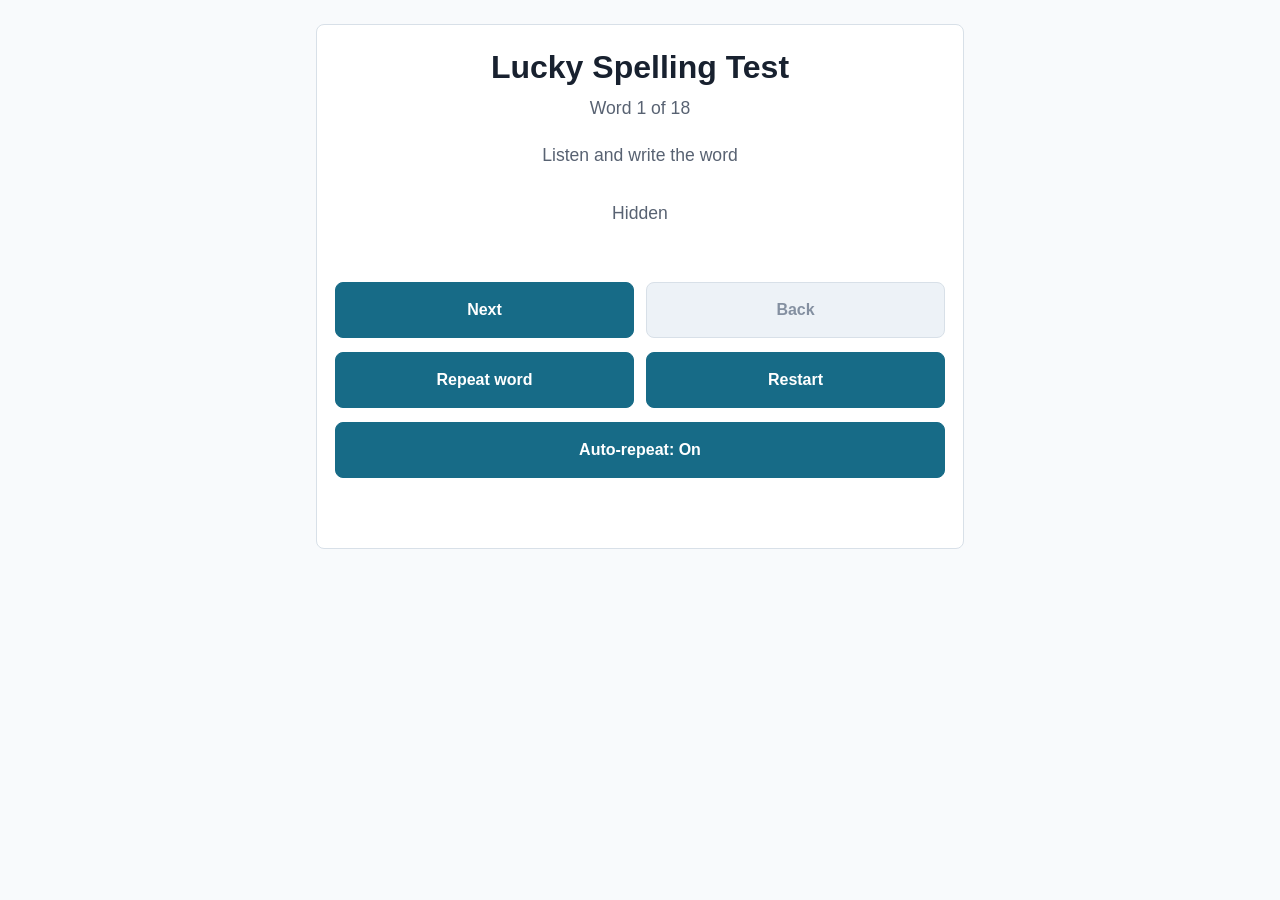
==== docs/index.html @ f451cab5 "Update Lucky spelling test" ====
<!doctype html>
<html lang="en">
  <head>
    <meta charset="utf-8">
    <meta name="viewport" content="width=device-width, initial-scale=1">
    <title>Lucky Spelling Test</title>
    <link rel="stylesheet" href="styles.css">
  </head>
  <body>
    <main class="app" aria-live="polite">
      <section id="test-screen" class="screen">
        <header class="header">
          <h1>Lucky Spelling Test</h1>
          <p id="progress" class="progress">Word 1 of 1</p>
        </header>

        <p class="prompt">Listen and write the word</p>
        <p id="word" class="word hidden-word" aria-live="polite"></p>

        <div class="controls primary-controls">
          <button id="next" type="button">Next</button>
          <button id="back" type="button">Back</button>
        </div>

        <div class="controls">
          <button id="repeat" type="button">Repeat word</button>
          <button id="restart" type="button">Restart</button>
        </div>

        <div class="controls single-control">
          <button id="auto-repeat" type="button" aria-pressed="false">Auto-repeat: Off</button>
        </div>

        <p id="status" class="status"></p>
      </section>

      <section id="finish-screen" class="screen is-hidden">
        <header class="header">
          <h1>Great job!</h1>
          <p class="prompt">Here are all the words:</p>
        </header>
        <ol id="word-list" class="word-list"></ol>
        <div class="controls">
          <button id="finish-restart" type="button">Restart</button>
          <button id="finish-back" type="button">Back</button>
        </div>
      </section>
    </main>

    <script src="app.js"></script>
  </body>
</html>
---- docs/styles.css ----
:root {
  color-scheme: light;
  --bg: #f8fafc;
  --panel: #ffffff;
  --text: #18212f;
  --muted: #586272;
  --accent: #176b87;
  --accent-strong: #0f4d63;
  --line: #d8e0e8;
  --focus: #f2b84b;
}

* {
  box-sizing: border-box;
}

body {
  margin: 0;
  min-height: 100vh;
  font-family: Arial, Helvetica, sans-serif;
  background: var(--bg);
  color: var(--text);
}

.app {
  width: min(100%, 680px);
  margin: 0 auto;
  padding: 24px 16px 40px;
}

.screen {
  background: var(--panel);
  border: 1px solid var(--line);
  border-radius: 8px;
  padding: 24px 18px;
}

.is-hidden {
  display: none;
}

.header {
  text-align: center;
}

h1 {
  margin: 0 0 12px;
  font-size: 2rem;
  line-height: 1.15;
}

.progress,
.prompt,
.status {
  margin: 0;
  color: var(--muted);
  font-size: 1.1rem;
}

.prompt {
  margin-top: 26px;
  text-align: center;
}

.word {
  min-height: 76px;
  margin: 18px 0 8px;
  text-align: center;
  font-size: 2.4rem;
  font-weight: 700;
  letter-spacing: 0;
}

.hidden-word {
  color: transparent;
  text-shadow: 0 0 14px rgba(24, 33, 47, 0.35);
}

.hidden-word::before {
  content: "Hidden";
  color: var(--muted);
  text-shadow: none;
  font-size: 1.1rem;
  font-weight: 400;
}

.controls {
  display: grid;
  grid-template-columns: 1fr 1fr;
  gap: 12px;
  margin-top: 14px;
}

.primary-controls {
  margin-top: 22px;
}

.single-control {
  grid-template-columns: 1fr;
}

button {
  min-height: 56px;
  border: 1px solid var(--accent);
  border-radius: 8px;
  background: var(--accent);
  color: #ffffff;
  font: inherit;
  font-size: 1rem;
  font-weight: 700;
  cursor: pointer;
  touch-action: manipulation;
}

button:active {
  background: var(--accent-strong);
}

button:focus-visible {
  outline: 4px solid var(--focus);
  outline-offset: 2px;
}

button:disabled {
  border-color: var(--line);
  background: #edf2f7;
  color: #8490a1;
  cursor: not-allowed;
}

.status {
  min-height: 28px;
  margin-top: 18px;
  text-align: center;
}

.word-list {
  margin: 20px auto 0;
  padding-left: 28px;
  max-width: 360px;
  font-size: 1.25rem;
  line-height: 1.8;
}

@media (max-width: 480px) {
  .app {
    padding: 14px 10px 28px;
  }

  .screen {
    padding: 20px 12px;
  }

  h1 {
    font-size: 1.7rem;
  }

  .word {
    font-size: 2rem;
  }

  .controls {
    grid-template-columns: 1fr;
  }
}
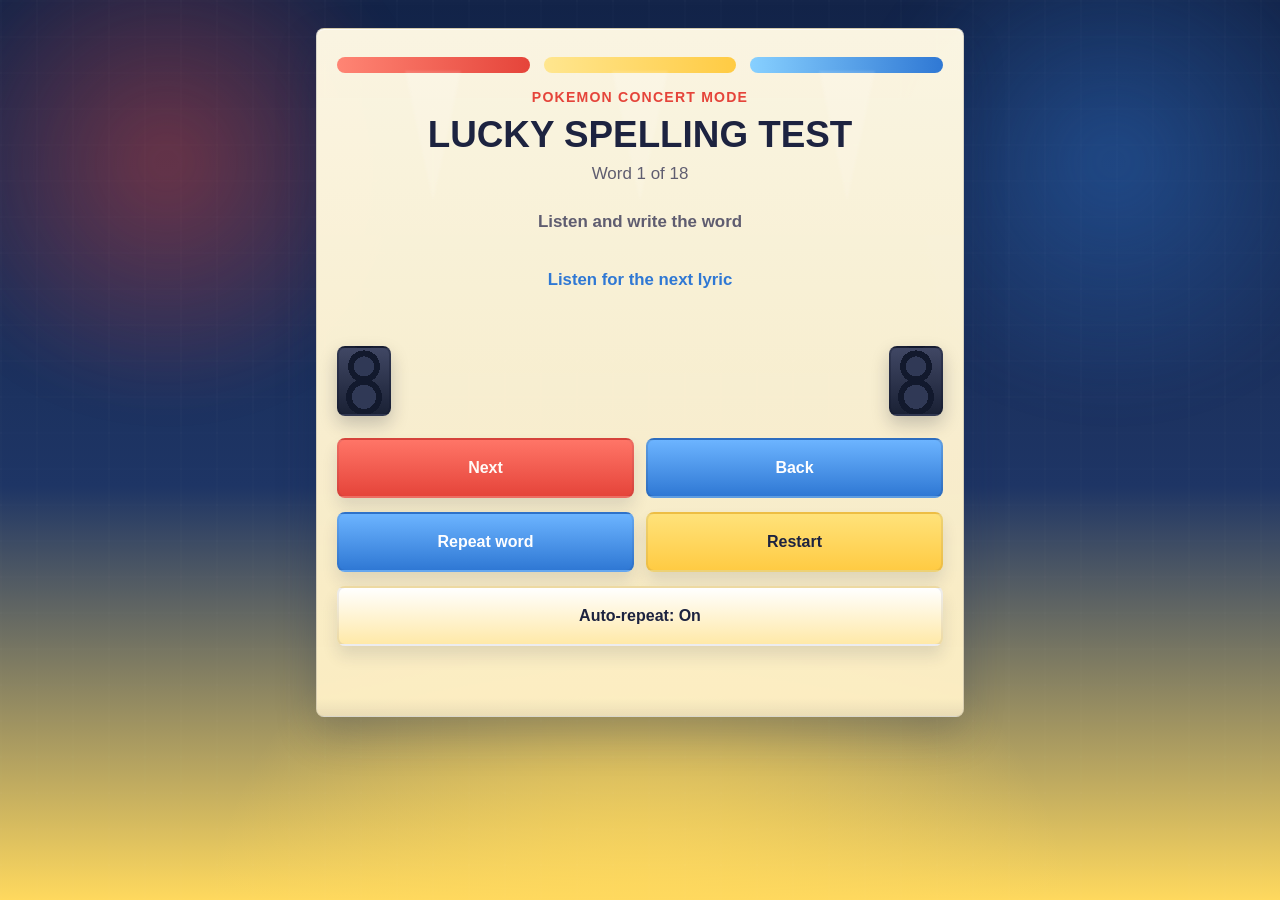
==== commit a8c7fe39: "Update Lucky spelling test" ====
--- a/docs/index.html
+++ b/docs/index.html
@@ -7,15 +7,29 @@
     <link rel="stylesheet" href="styles.css">
   </head>
   <body>
+    <div class="stage-glow stage-glow-left" aria-hidden="true"></div>
+    <div class="stage-glow stage-glow-right" aria-hidden="true"></div>
     <main class="app" aria-live="polite">
       <section id="test-screen" class="screen">
+        <div class="lights" aria-hidden="true">
+          <span class="light light-red"></span>
+          <span class="light light-gold"></span>
+          <span class="light light-blue"></span>
+        </div>
+
         <header class="header">
+          <p class="eyebrow">Pokemon Concert Mode</p>
           <h1>Lucky Spelling Test</h1>
           <p id="progress" class="progress">Word 1 of 1</p>
         </header>
 
         <p class="prompt">Listen and write the word</p>
         <p id="word" class="word hidden-word" aria-live="polite"></p>
+
+        <div class="speaker-row" aria-hidden="true">
+          <span class="speaker speaker-left"></span>
+          <span class="speaker speaker-right"></span>
+        </div>
 
         <div class="controls primary-controls">
           <button id="next" type="button">Next</button>
@@ -35,7 +49,14 @@
       </section>
 
       <section id="finish-screen" class="screen is-hidden">
+        <div class="lights" aria-hidden="true">
+          <span class="light light-red"></span>
+          <span class="light light-gold"></span>
+          <span class="light light-blue"></span>
+        </div>
+
         <header class="header">
+          <p class="eyebrow">Encore</p>
           <h1>Great job!</h1>
           <p class="prompt">Here are all the words:</p>
         </header>
--- a/docs/styles.css
+++ b/docs/styles.css
@@ -1,13 +1,19 @@
 :root {
   color-scheme: light;
-  --bg: #f8fafc;
-  --panel: #ffffff;
-  --text: #18212f;
-  --muted: #586272;
-  --accent: #176b87;
-  --accent-strong: #0f4d63;
-  --line: #d8e0e8;
-  --focus: #f2b84b;
+  --bg-top: #132449;
+  --bg-mid: #1e3565;
+  --bg-bottom: #ffd95e;
+  --panel-top: rgba(255, 249, 229, 0.98);
+  --panel-bottom: rgba(255, 240, 196, 0.96);
+  --text: #1d2340;
+  --muted: #5f5d70;
+  --accent-red: #e5443a;
+  --accent-red-strong: #be2e27;
+  --accent-blue: #2f78d4;
+  --accent-gold: #ffcb43;
+  --line: rgba(31, 43, 77, 0.16);
+  --focus: #0d1b39;
+  --shadow: rgba(20, 35, 70, 0.24);
 }
 
 * {
@@ -17,36 +23,142 @@
 body {
   margin: 0;
   min-height: 100vh;
-  font-family: Arial, Helvetica, sans-serif;
-  background: var(--bg);
+  font-family: "Trebuchet MS", "Arial Rounded MT Bold", "Segoe UI", sans-serif;
+  background:
+    radial-gradient(circle at 50% 110%, rgba(255, 217, 94, 0.95) 0, rgba(255, 217, 94, 0) 38%),
+    linear-gradient(180deg, var(--bg-top) 0%, var(--bg-mid) 54%, var(--bg-bottom) 100%);
   color: var(--text);
+  overflow-x: hidden;
+}
+
+body::before {
+  content: "";
+  position: fixed;
+  inset: 0;
+  background:
+    linear-gradient(90deg, rgba(255, 255, 255, 0.08) 0 2px, transparent 2px 100%),
+    linear-gradient(180deg, rgba(255, 255, 255, 0.06) 0 2px, transparent 2px 100%);
+  background-size: 36px 36px;
+  opacity: 0.18;
+  pointer-events: none;
+}
+
+.stage-glow {
+  position: fixed;
+  top: -8vh;
+  width: 42vw;
+  height: 52vh;
+  border-radius: 50%;
+  filter: blur(24px);
+  opacity: 0.58;
+  pointer-events: none;
+}
+
+.stage-glow-left {
+  left: -8vw;
+  background: radial-gradient(circle, rgba(229, 68, 58, 0.72) 0%, rgba(229, 68, 58, 0) 70%);
+}
+
+.stage-glow-right {
+  right: -8vw;
+  background: radial-gradient(circle, rgba(47, 120, 212, 0.72) 0%, rgba(47, 120, 212, 0) 70%);
 }
 
 .app {
   width: min(100%, 680px);
   margin: 0 auto;
-  padding: 24px 16px 40px;
+  padding: 28px 16px 40px;
+  position: relative;
+  z-index: 1;
 }
 
 .screen {
-  background: var(--panel);
+  position: relative;
+  overflow: hidden;
+  background:
+    linear-gradient(180deg, var(--panel-top) 0%, var(--panel-bottom) 100%);
   border: 1px solid var(--line);
   border-radius: 8px;
-  padding: 24px 18px;
+  padding: 28px 20px 24px;
+  box-shadow:
+    0 18px 40px var(--shadow),
+    inset 0 1px 0 rgba(255, 255, 255, 0.7);
+}
+
+.screen::after {
+  content: "";
+  position: absolute;
+  inset: auto 0 0;
+  height: 18px;
+  background:
+    linear-gradient(180deg, rgba(29, 35, 64, 0) 0%, rgba(29, 35, 64, 0.08) 100%);
 }
 
 .is-hidden {
   display: none;
 }
 
+.lights {
+  display: grid;
+  grid-template-columns: repeat(3, 1fr);
+  gap: 14px;
+  margin-bottom: 16px;
+}
+
+.light {
+  position: relative;
+  display: block;
+  height: 16px;
+  border-radius: 999px;
+}
+
+.light::after {
+  content: "";
+  position: absolute;
+  top: 14px;
+  left: 50%;
+  width: 0;
+  height: 0;
+  transform: translateX(-50%);
+  border-left: 28px solid transparent;
+  border-right: 28px solid transparent;
+  border-top: 130px solid rgba(255, 255, 255, 0.18);
+  filter: blur(1px);
+  opacity: 0.75;
+}
+
+.light-red {
+  background: linear-gradient(90deg, #ff8574 0%, var(--accent-red) 100%);
+}
+
+.light-gold {
+  background: linear-gradient(90deg, #ffe68f 0%, var(--accent-gold) 100%);
+}
+
+.light-blue {
+  background: linear-gradient(90deg, #87d0ff 0%, var(--accent-blue) 100%);
+}
+
 .header {
   text-align: center;
+  position: relative;
+  z-index: 1;
+}
+
+.eyebrow {
+  margin: 0 0 10px;
+  color: var(--accent-red);
+  font-size: 0.88rem;
+  font-weight: 800;
+  text-transform: uppercase;
+  letter-spacing: 1.2px;
 }
 
 h1 {
-  margin: 0 0 12px;
-  font-size: 2rem;
-  line-height: 1.15;
+  margin: 0 0 10px;
+  font-size: 2.3rem;
+  line-height: 1.06;
+  text-transform: uppercase;
 }
 
 .progress,
@@ -54,34 +166,55 @@
 .status {
   margin: 0;
   color: var(--muted);
-  font-size: 1.1rem;
+  font-size: 1.06rem;
 }
 
 .prompt {
-  margin-top: 26px;
+  margin-top: 28px;
   text-align: center;
+  font-weight: 700;
+}
+
+.speaker-row {
+  display: flex;
+  justify-content: space-between;
+  align-items: flex-end;
+  margin: 12px 0 2px;
+}
+
+.speaker {
+  display: inline-block;
+  width: 54px;
+  height: 70px;
+  border-radius: 8px;
+  background:
+    radial-gradient(circle at 50% 28%, #303956 0 10px, #12192d 10px 16px, transparent 16px),
+    radial-gradient(circle at 50% 74%, #303956 0 12px, #12192d 12px 18px, transparent 18px),
+    linear-gradient(180deg, #404764 0%, #1a2135 100%);
+  border: 2px solid rgba(17, 24, 44, 0.32);
+  box-shadow: 0 8px 18px rgba(17, 24, 44, 0.22);
 }
 
 .word {
-  min-height: 76px;
-  margin: 18px 0 8px;
+  min-height: 88px;
+  margin: 14px 0 8px;
   text-align: center;
-  font-size: 2.4rem;
-  font-weight: 700;
+  font-size: 2.7rem;
+  font-weight: 800;
   letter-spacing: 0;
 }
 
 .hidden-word {
   color: transparent;
-  text-shadow: 0 0 14px rgba(24, 33, 47, 0.35);
+  text-shadow: 0 0 16px rgba(29, 35, 64, 0.28);
 }
 
 .hidden-word::before {
-  content: "Hidden";
-  color: var(--muted);
+  content: "Listen for the next lyric";
+  color: var(--accent-blue);
   text-shadow: none;
-  font-size: 1.1rem;
-  font-weight: 400;
+  font-size: 1.05rem;
+  font-weight: 700;
 }
 
 .controls {
@@ -100,20 +233,49 @@
 }
 
 button {
-  min-height: 56px;
-  border: 1px solid var(--accent);
+  min-height: 60px;
+  border: 2px solid rgba(29, 35, 64, 0.08);
   border-radius: 8px;
-  background: var(--accent);
-  color: #ffffff;
+  background:
+    linear-gradient(180deg, #ffffff 0%, #fff0bd 100%);
+  color: var(--text);
   font: inherit;
   font-size: 1rem;
-  font-weight: 700;
+  font-weight: 800;
   cursor: pointer;
   touch-action: manipulation;
+  box-shadow: 0 10px 16px rgba(31, 43, 77, 0.12);
+  transition: transform 120ms ease, box-shadow 120ms ease, background 120ms ease;
+}
+
+#next,
+#finish-restart {
+  background: linear-gradient(180deg, #ff7567 0%, var(--accent-red) 100%);
+  color: #fffaf7;
+}
+
+#back,
+#repeat {
+  background: linear-gradient(180deg, #6cb4ff 0%, var(--accent-blue) 100%);
+  color: #fefeff;
+}
+
+#restart,
+#finish-back {
+  background: linear-gradient(180deg, #ffe27a 0%, var(--accent-gold) 100%);
+}
+
+#auto-repeat {
+  background: linear-gradient(180deg, #ffffff 0%, #ffe9a8 100%);
 }
 
 button:active {
-  background: var(--accent-strong);
+  transform: translateY(1px);
+}
+
+button:hover {
+  transform: translateY(-1px);
+  box-shadow: 0 14px 18px rgba(31, 43, 77, 0.16);
 }
 
 button:focus-visible {
@@ -123,23 +285,26 @@
 
 button:disabled {
   border-color: var(--line);
-  background: #edf2f7;
-  color: #8490a1;
+  background: #f0f1f4;
+  color: #8f97a8;
   cursor: not-allowed;
+  box-shadow: none;
 }
 
 .status {
   min-height: 28px;
   margin-top: 18px;
   text-align: center;
+  font-weight: 700;
 }
 
 .word-list {
   margin: 20px auto 0;
-  padding-left: 28px;
+  padding: 0 0 0 30px;
   max-width: 360px;
   font-size: 1.25rem;
   line-height: 1.8;
+  font-weight: 700;
 }
 
 @media (max-width: 480px) {
@@ -151,12 +316,23 @@
     padding: 20px 12px;
   }
 
+  .light::after {
+    border-left-width: 20px;
+    border-right-width: 20px;
+    border-top-width: 92px;
+  }
+
+  .speaker {
+    width: 44px;
+    height: 58px;
+  }
+
   h1 {
-    font-size: 1.7rem;
+    font-size: 1.9rem;
   }
 
   .word {
-    font-size: 2rem;
+    font-size: 2.15rem;
   }
 
   .controls {
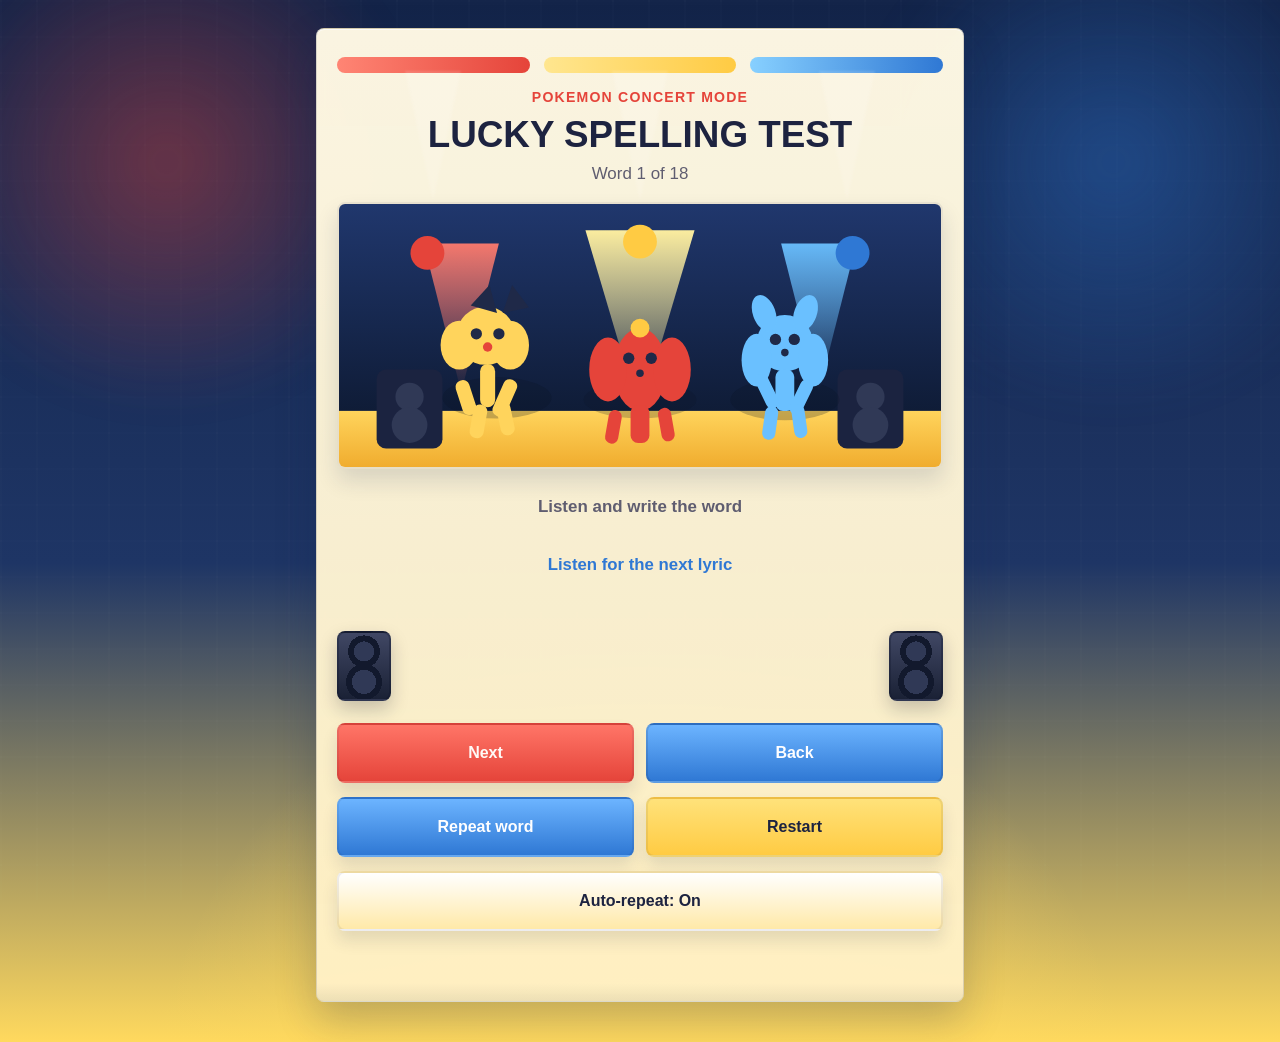
==== commit 7c9e44b8: "Update Lucky spelling test" ====
--- a/docs/index.html
+++ b/docs/index.html
@@ -22,6 +22,99 @@
           <h1>Lucky Spelling Test</h1>
           <p id="progress" class="progress">Word 1 of 1</p>
         </header>
+
+        <figure class="hero-art" aria-hidden="true">
+          <svg viewBox="0 0 640 280" role="img" focusable="false">
+            <defs>
+              <linearGradient id="stageSky" x1="0%" y1="0%" x2="0%" y2="100%">
+                <stop offset="0%" stop-color="#20376d" />
+                <stop offset="100%" stop-color="#0f1c37" />
+              </linearGradient>
+              <linearGradient id="stageFloor" x1="0%" y1="0%" x2="0%" y2="100%">
+                <stop offset="0%" stop-color="#ffd45c" />
+                <stop offset="100%" stop-color="#f0ac2e" />
+              </linearGradient>
+              <linearGradient id="spotRed" x1="0%" y1="0%" x2="0%" y2="100%">
+                <stop offset="0%" stop-color="#ff7b6d" stop-opacity="0.95" />
+                <stop offset="100%" stop-color="#ff7b6d" stop-opacity="0" />
+              </linearGradient>
+              <linearGradient id="spotBlue" x1="0%" y1="0%" x2="0%" y2="100%">
+                <stop offset="0%" stop-color="#6ac0ff" stop-opacity="0.95" />
+                <stop offset="100%" stop-color="#6ac0ff" stop-opacity="0" />
+              </linearGradient>
+              <linearGradient id="spotGold" x1="0%" y1="0%" x2="0%" y2="100%">
+                <stop offset="0%" stop-color="#fff0a0" stop-opacity="0.98" />
+                <stop offset="100%" stop-color="#fff0a0" stop-opacity="0" />
+              </linearGradient>
+            </defs>
+
+            <rect width="640" height="220" fill="url(#stageSky)" />
+            <rect y="220" width="640" height="60" fill="url(#stageFloor)" />
+
+            <polygon points="90,42 170,42 130,200" fill="url(#spotRed)" />
+            <polygon points="262,28 378,28 320,224" fill="url(#spotGold)" />
+            <polygon points="470,42 550,42 510,200" fill="url(#spotBlue)" />
+
+            <circle cx="94" cy="52" r="18" fill="#e5443a" />
+            <circle cx="320" cy="40" r="18" fill="#ffcb43" />
+            <circle cx="546" cy="52" r="18" fill="#2f78d4" />
+
+            <rect x="40" y="176" width="70" height="84" rx="10" fill="#1b2340" />
+            <rect x="530" y="176" width="70" height="84" rx="10" fill="#1b2340" />
+            <circle cx="75" cy="205" r="15" fill="#303956" />
+            <circle cx="75" cy="235" r="19" fill="#303956" />
+            <circle cx="565" cy="205" r="15" fill="#303956" />
+            <circle cx="565" cy="235" r="19" fill="#303956" />
+
+            <g transform="translate(168 114)">
+              <ellipse cx="0" cy="92" rx="58" ry="22" fill="rgba(10,18,36,0.24)" />
+              <circle cx="-12" cy="26" r="31" fill="#ffd45c" />
+              <ellipse cx="-40" cy="36" rx="20" ry="26" fill="#ffd45c" />
+              <ellipse cx="14" cy="36" rx="20" ry="26" fill="#ffd45c" />
+              <polygon points="-28,-6 -8,-28 0,2" fill="#1f2948" />
+              <polygon points="6,2 16,-28 34,-4" fill="#1f2948" />
+              <circle cx="-22" cy="24" r="6" fill="#1f2948" />
+              <circle cx="2" cy="24" r="6" fill="#1f2948" />
+              <circle cx="-10" cy="38" r="5" fill="#e5443a" />
+              <rect x="-18" y="56" width="16" height="46" rx="8" fill="#ffd45c" />
+              <rect x="-46" y="76" width="15" height="38" rx="7" fill="#ffd45c" transform="rotate(-18 -46 76)" />
+              <rect x="10" y="70" width="15" height="42" rx="7" fill="#ffd45c" transform="rotate(24 10 70)" />
+              <rect x="-24" y="98" width="15" height="36" rx="7" fill="#ffd45c" transform="rotate(10 -24 98)" />
+              <rect x="-2" y="98" width="15" height="36" rx="7" fill="#ffd45c" transform="rotate(-12 -2 98)" />
+            </g>
+
+            <g transform="translate(320 120)">
+              <ellipse cx="0" cy="88" rx="60" ry="20" fill="rgba(10,18,36,0.22)" />
+              <ellipse cx="0" cy="56" rx="28" ry="44" fill="#e5443a" />
+              <ellipse cx="-34" cy="56" rx="20" ry="34" fill="#e5443a" />
+              <ellipse cx="34" cy="56" rx="20" ry="34" fill="#e5443a" />
+              <circle cx="-12" cy="44" r="6" fill="#1f2948" />
+              <circle cx="12" cy="44" r="6" fill="#1f2948" />
+              <circle cx="0" cy="60" r="4" fill="#1f2948" />
+              <circle cx="0" cy="12" r="10" fill="#ffcb43" />
+              <rect x="-10" y="94" width="20" height="40" rx="8" fill="#e5443a" />
+              <rect x="-32" y="98" width="14" height="36" rx="7" fill="#e5443a" transform="rotate(10 -32 98)" />
+              <rect x="18" y="98" width="14" height="36" rx="7" fill="#e5443a" transform="rotate(-10 18 98)" />
+            </g>
+
+            <g transform="translate(474 116)">
+              <ellipse cx="0" cy="92" rx="58" ry="22" fill="rgba(10,18,36,0.24)" />
+              <circle cx="0" cy="32" r="30" fill="#6ac0ff" />
+              <ellipse cx="-30" cy="50" rx="16" ry="28" fill="#6ac0ff" />
+              <ellipse cx="30" cy="50" rx="16" ry="28" fill="#6ac0ff" />
+              <ellipse cx="-22" cy="0" rx="12" ry="20" fill="#6ac0ff" transform="rotate(-20 -22 0)" />
+              <ellipse cx="22" cy="0" rx="12" ry="20" fill="#6ac0ff" transform="rotate(20 22 0)" />
+              <circle cx="-10" cy="28" r="6" fill="#1f2948" />
+              <circle cx="10" cy="28" r="6" fill="#1f2948" />
+              <circle cx="0" cy="42" r="4" fill="#1f2948" />
+              <rect x="-10" y="60" width="20" height="44" rx="8" fill="#6ac0ff" />
+              <rect x="-34" y="68" width="14" height="40" rx="7" fill="#6ac0ff" transform="rotate(-26 -34 68)" />
+              <rect x="20" y="68" width="14" height="40" rx="7" fill="#6ac0ff" transform="rotate(26 20 68)" />
+              <rect x="-20" y="98" width="14" height="36" rx="7" fill="#6ac0ff" transform="rotate(8 -20 98)" />
+              <rect x="6" y="98" width="14" height="36" rx="7" fill="#6ac0ff" transform="rotate(-8 6 98)" />
+            </g>
+          </svg>
+        </figure>
 
         <p class="prompt">Listen and write the word</p>
         <p id="word" class="word hidden-word" aria-live="polite"></p>
--- a/docs/styles.css
+++ b/docs/styles.css
@@ -175,6 +175,21 @@
   font-weight: 700;
 }
 
+.hero-art {
+  margin: 18px 0 8px;
+  position: relative;
+  z-index: 1;
+}
+
+.hero-art svg {
+  display: block;
+  width: 100%;
+  height: auto;
+  border-radius: 8px;
+  border: 2px solid rgba(29, 35, 64, 0.08);
+  box-shadow: 0 12px 22px rgba(31, 43, 77, 0.14);
+}
+
 .speaker-row {
   display: flex;
   justify-content: space-between;
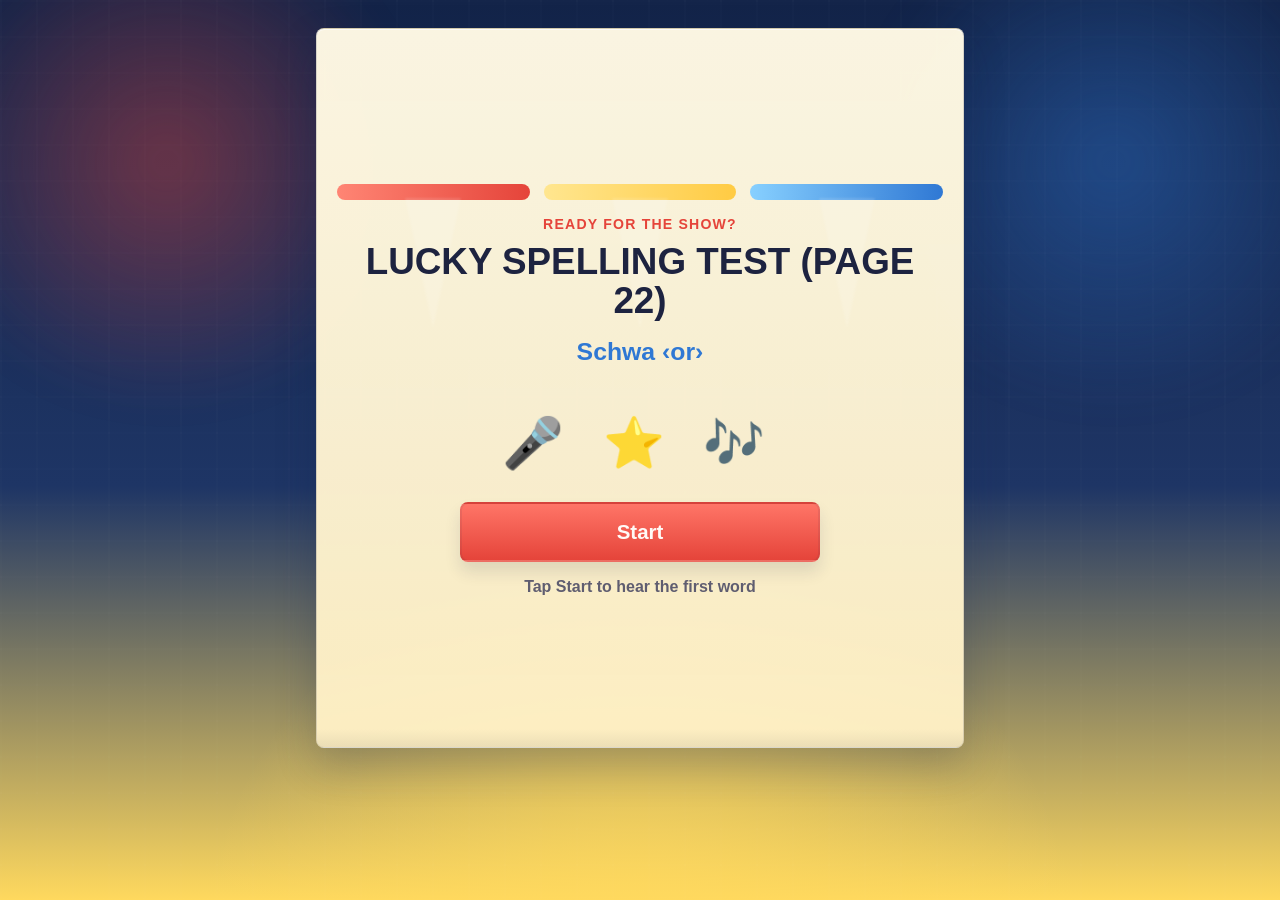
==== commit d1a3e6b2: "Update Lucky spelling test" ====
--- a/docs/index.html
+++ b/docs/index.html
@@ -3,14 +3,32 @@
   <head>
     <meta charset="utf-8">
     <meta name="viewport" content="width=device-width, initial-scale=1">
+    <meta http-equiv="Cache-Control" content="no-store, no-cache, must-revalidate">
+    <meta http-equiv="Pragma" content="no-cache">
     <title>Lucky Spelling Test</title>
-    <link rel="stylesheet" href="styles.css">
+    <link rel="stylesheet" href="styles.css?v=page22-20260718-1">
   </head>
   <body>
     <div class="stage-glow stage-glow-left" aria-hidden="true"></div>
-    <div class="stage-glow stage-glow-right" aria-hidden="true"></div>
-    <main class="app" aria-live="polite">
-      <section id="test-screen" class="screen">
+      <div class="stage-glow stage-glow-right" aria-hidden="true"></div>
+      <main class="app" aria-live="polite">
+      <section id="intro-screen" class="screen intro-screen">
+        <div class="lights" aria-hidden="true">
+          <span class="light light-red"></span>
+          <span class="light light-gold"></span>
+          <span class="light light-blue"></span>
+        </div>
+        <header class="header intro-header">
+          <p class="eyebrow">Ready for the show?</p>
+          <h1 id="intro-title">Lucky Spelling Test</h1>
+          <p id="intro-topic" class="intro-topic">Schwa ‹or›</p>
+        </header>
+        <div class="intro-note" aria-hidden="true">🎤 ⭐ 🎶</div>
+        <button id="start" class="start-button" type="button">Start</button>
+        <p class="start-hint">Tap Start to hear the first word</p>
+      </section>
+
+      <section id="test-screen" class="screen is-hidden">
         <div class="lights" aria-hidden="true">
           <span class="light light-red"></span>
           <span class="light light-gold"></span>
@@ -18,8 +36,7 @@
         </div>
 
         <header class="header">
-          <p class="eyebrow">Pokemon Concert Mode</p>
-          <h1>Lucky Spelling Test</h1>
+          <p class="eyebrow">Listen and spell</p>
           <p id="progress" class="progress">Word 1 of 1</p>
         </header>
 
@@ -131,10 +148,11 @@
 
         <div class="controls">
           <button id="repeat" type="button">Repeat word</button>
-          <button id="restart" type="button">Restart</button>
+          <button id="learn" type="button">Learn this word</button>
         </div>
 
-        <div class="controls single-control">
+        <div class="controls">
+          <button id="restart" type="button">Restart</button>
           <button id="auto-repeat" type="button" aria-pressed="false">Auto-repeat: Off</button>
         </div>
 
@@ -159,8 +177,20 @@
           <button id="finish-back" type="button">Back</button>
         </div>
       </section>
+
+      <dialog id="learn-dialog" class="learn-dialog" aria-labelledby="learn-word">
+        <div class="learn-card">
+          <button id="close-learn" class="close-learn" type="button" aria-label="Close learning card">×</button>
+          <p class="eyebrow">Learn this word</p>
+          <h2 id="learn-word"></h2>
+          <img id="learn-image" class="learn-image" alt="">
+          <p id="learn-definition" class="learn-definition"></p>
+          <button id="play-definition" class="play-definition" type="button">▶ Play definition</button>
+          <a id="image-credit" class="image-credit" href="https://openmoji.org/" target="_blank" rel="noopener"></a>
+        </div>
+      </dialog>
     </main>
 
-    <script src="app.js"></script>
+    <script src="app.js?v=page22-20260718-1"></script>
   </body>
 </html>
--- a/docs/styles.css
+++ b/docs/styles.css
@@ -145,6 +145,50 @@
   z-index: 1;
 }
 
+.intro-screen {
+  min-height: min(720px, calc(100vh - 68px));
+  display: flex;
+  flex-direction: column;
+  justify-content: center;
+  text-align: center;
+}
+
+.intro-screen.is-hidden {
+  display: none;
+}
+
+.intro-header h1 {
+  max-width: 560px;
+  margin-inline: auto;
+}
+
+.intro-topic {
+  margin: 18px 0 0;
+  color: var(--accent-blue);
+  font-size: 1.55rem;
+  font-weight: 900;
+}
+
+.intro-note {
+  margin: 48px 0 30px;
+  font-size: 3.1rem;
+  letter-spacing: 0.25em;
+}
+
+.start-button {
+  width: min(100%, 360px);
+  margin: 0 auto;
+  background: linear-gradient(180deg, #ff7567 0%, var(--accent-red) 100%);
+  color: #fffaf7;
+  font-size: 1.28rem;
+}
+
+.start-hint {
+  margin: 16px 0 0;
+  color: var(--muted);
+  font-weight: 700;
+}
+
 .eyebrow {
   margin: 0 0 10px;
   color: var(--accent-red);
@@ -275,6 +319,12 @@
   color: #fefeff;
 }
 
+#learn,
+.play-definition {
+  background: linear-gradient(180deg, #65d9a1 0%, #269f6c 100%);
+  color: #fff;
+}
+
 #restart,
 #finish-back {
   background: linear-gradient(180deg, #ffe27a 0%, var(--accent-gold) 100%);
@@ -322,6 +372,81 @@
   font-weight: 700;
 }
 
+.learn-dialog {
+  width: min(calc(100% - 24px), 560px);
+  padding: 0;
+  border: 0;
+  border-radius: 12px;
+  color: var(--text);
+  background: transparent;
+  box-shadow: 0 24px 70px rgba(10, 18, 36, 0.4);
+}
+
+.learn-dialog::backdrop {
+  background: rgba(10, 18, 36, 0.72);
+  backdrop-filter: blur(4px);
+}
+
+.learn-card {
+  position: relative;
+  padding: 30px 24px 24px;
+  text-align: center;
+  background: linear-gradient(180deg, #fffdf4 0%, #fff0c4 100%);
+  border: 3px solid var(--accent-gold);
+  border-radius: 12px;
+}
+
+.learn-card h2 {
+  margin: 4px 0 14px;
+  font-size: 2.5rem;
+  text-transform: lowercase;
+}
+
+.learn-image {
+  display: block;
+  width: min(100%, 220px);
+  height: 220px;
+  margin: 0 auto;
+  padding: 12px;
+  object-fit: contain;
+  border-radius: 12px;
+  background: #fff;
+  border: 2px solid var(--line);
+}
+
+.learn-definition {
+  max-width: 440px;
+  margin: 20px auto;
+  font-size: 1.25rem;
+  line-height: 1.45;
+  font-weight: 800;
+}
+
+.play-definition {
+  width: min(100%, 340px);
+}
+
+.close-learn {
+  position: absolute;
+  top: 10px;
+  right: 10px;
+  width: 46px;
+  min-height: 46px;
+  border-radius: 50%;
+  background: #fff;
+  font-size: 1.7rem;
+  line-height: 1;
+  box-shadow: none;
+}
+
+.image-credit {
+  display: block;
+  width: fit-content;
+  margin: 16px auto 0;
+  color: var(--muted);
+  font-size: 0.78rem;
+}
+
 @media (max-width: 480px) {
   .app {
     padding: 14px 10px 28px;
@@ -350,6 +475,19 @@
     font-size: 2.15rem;
   }
 
+  .intro-screen {
+    min-height: calc(100vh - 42px);
+  }
+
+  .intro-note {
+    margin: 34px 0 24px;
+    font-size: 2.4rem;
+  }
+
+  .learn-image {
+    height: 180px;
+  }
+
   .controls {
     grid-template-columns: 1fr;
   }
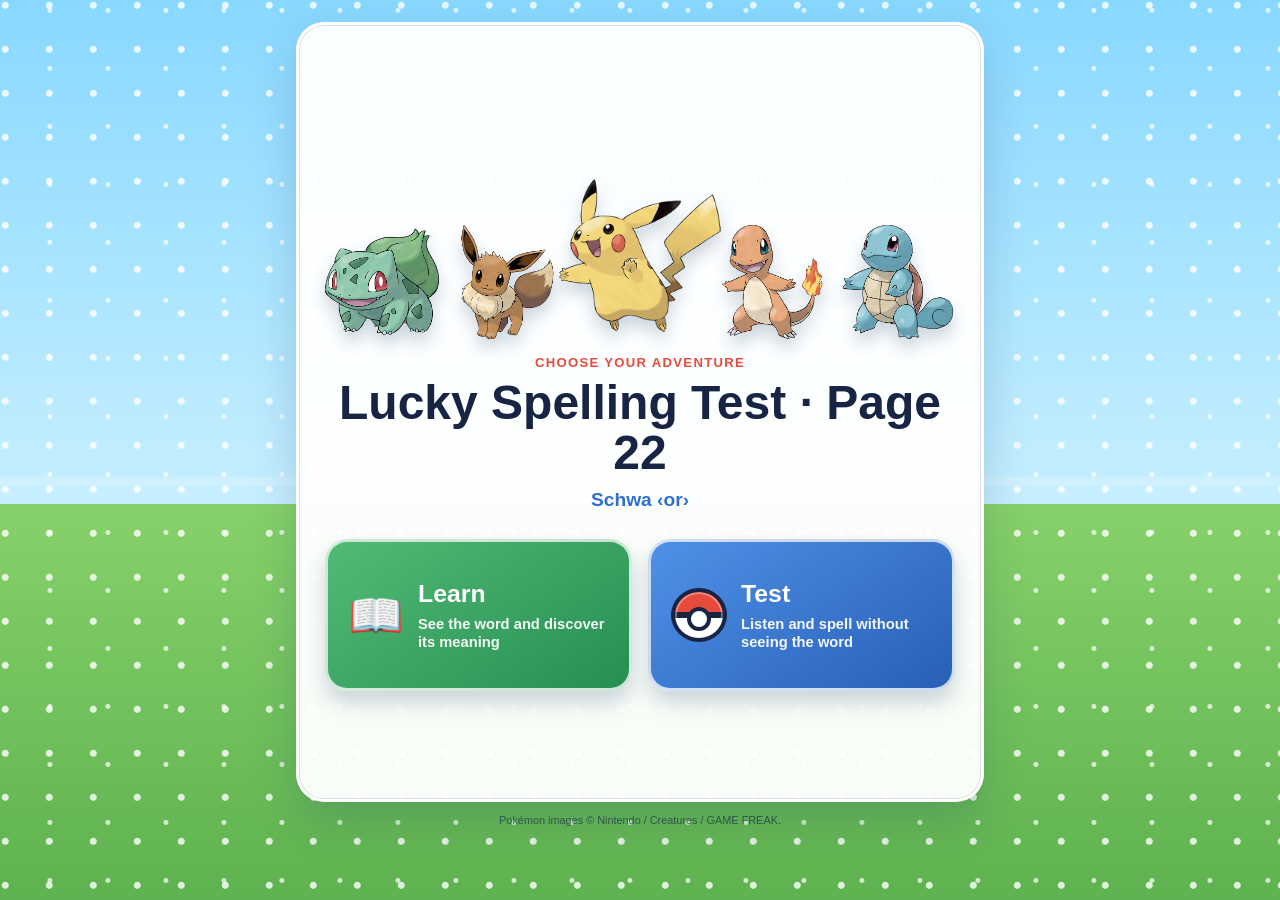
==== commit ddc2d803: "Add Pokemon learn and test modes" ====
--- a/docs/index.html
+++ b/docs/index.html
@@ -6,191 +6,101 @@
     <meta http-equiv="Cache-Control" content="no-store, no-cache, must-revalidate">
     <meta http-equiv="Pragma" content="no-cache">
     <title>Lucky Spelling Test</title>
-    <link rel="stylesheet" href="styles.css?v=page22-20260718-1">
+    <link rel="stylesheet" href="styles.css?v=pokemon-modes-20260718-1">
   </head>
   <body>
-    <div class="stage-glow stage-glow-left" aria-hidden="true"></div>
-      <div class="stage-glow stage-glow-right" aria-hidden="true"></div>
-      <main class="app" aria-live="polite">
+    <main class="app" aria-live="polite">
       <section id="intro-screen" class="screen intro-screen">
-        <div class="lights" aria-hidden="true">
-          <span class="light light-red"></span>
-          <span class="light light-gold"></span>
-          <span class="light light-blue"></span>
+        <div class="pokemon-lineup" aria-label="Pikachu, Eevee, Bulbasaur, Charmander, and Squirtle">
+          <img src="pokemon/bulbasaur.png?v=pokemon-modes-20260718-1" alt="Bulbasaur">
+          <img src="pokemon/eevee.png?v=pokemon-modes-20260718-1" alt="Eevee">
+          <img class="lineup-star" src="pokemon/pikachu.png?v=pokemon-modes-20260718-1" alt="Pikachu">
+          <img src="pokemon/charmander.png?v=pokemon-modes-20260718-1" alt="Charmander">
+          <img src="pokemon/squirtle.png?v=pokemon-modes-20260718-1" alt="Squirtle">
         </div>
-        <header class="header intro-header">
-          <p class="eyebrow">Ready for the show?</p>
-          <h1 id="intro-title">Lucky Spelling Test</h1>
-          <p id="intro-topic" class="intro-topic">Schwa ‹or›</p>
+
+        <header class="intro-header">
+          <p class="eyebrow">Choose your adventure</p>
+          <h1 id="intro-title">Lucky Spelling</h1>
+          <p id="intro-topic" class="intro-topic">Listen, learn, and spell</p>
         </header>
-        <div class="intro-note" aria-hidden="true">🎤 ⭐ 🎶</div>
-        <button id="start" class="start-button" type="button">Start</button>
-        <p class="start-hint">Tap Start to hear the first word</p>
+
+        <div class="mode-grid" aria-label="Choose a mode">
+          <button id="choose-learn" class="mode-card mode-learn" type="button">
+            <span class="mode-icon" aria-hidden="true">📖</span>
+            <span class="mode-copy">
+              <strong>Learn</strong>
+              <small>See the word and discover its meaning</small>
+            </span>
+          </button>
+          <button id="choose-test" class="mode-card mode-test" type="button">
+            <span class="mode-icon pokeball-icon" aria-hidden="true"></span>
+            <span class="mode-copy">
+              <strong>Test</strong>
+              <small>Listen and spell without seeing the word</small>
+            </span>
+          </button>
+        </div>
       </section>
 
-      <section id="test-screen" class="screen is-hidden">
-        <div class="lights" aria-hidden="true">
-          <span class="light light-red"></span>
-          <span class="light light-gold"></span>
-          <span class="light light-blue"></span>
+      <section id="practice-screen" class="screen practice-screen is-hidden">
+        <header class="practice-header">
+          <button id="change-mode" class="quiet-button" type="button">← Modes</button>
+          <p id="progress" class="progress">1 of 1</p>
+        </header>
+
+        <div class="practice-title">
+          <div>
+            <p id="mode-label" class="eyebrow">Learn mode</p>
+            <h1 id="practice-heading">Learn the word</h1>
+          </div>
+          <img id="buddy-image" class="buddy-image" src="pokemon/pikachu.png?v=pokemon-modes-20260718-1" alt="Pikachu">
         </div>
 
-        <header class="header">
-          <p class="eyebrow">Listen and spell</p>
-          <p id="progress" class="progress">Word 1 of 1</p>
-        </header>
-
-        <figure class="hero-art" aria-hidden="true">
-          <svg viewBox="0 0 640 280" role="img" focusable="false">
-            <defs>
-              <linearGradient id="stageSky" x1="0%" y1="0%" x2="0%" y2="100%">
-                <stop offset="0%" stop-color="#20376d" />
-                <stop offset="100%" stop-color="#0f1c37" />
-              </linearGradient>
-              <linearGradient id="stageFloor" x1="0%" y1="0%" x2="0%" y2="100%">
-                <stop offset="0%" stop-color="#ffd45c" />
-                <stop offset="100%" stop-color="#f0ac2e" />
-              </linearGradient>
-              <linearGradient id="spotRed" x1="0%" y1="0%" x2="0%" y2="100%">
-                <stop offset="0%" stop-color="#ff7b6d" stop-opacity="0.95" />
-                <stop offset="100%" stop-color="#ff7b6d" stop-opacity="0" />
-              </linearGradient>
-              <linearGradient id="spotBlue" x1="0%" y1="0%" x2="0%" y2="100%">
-                <stop offset="0%" stop-color="#6ac0ff" stop-opacity="0.95" />
-                <stop offset="100%" stop-color="#6ac0ff" stop-opacity="0" />
-              </linearGradient>
-              <linearGradient id="spotGold" x1="0%" y1="0%" x2="0%" y2="100%">
-                <stop offset="0%" stop-color="#fff0a0" stop-opacity="0.98" />
-                <stop offset="100%" stop-color="#fff0a0" stop-opacity="0" />
-              </linearGradient>
-            </defs>
-
-            <rect width="640" height="220" fill="url(#stageSky)" />
-            <rect y="220" width="640" height="60" fill="url(#stageFloor)" />
-
-            <polygon points="90,42 170,42 130,200" fill="url(#spotRed)" />
-            <polygon points="262,28 378,28 320,224" fill="url(#spotGold)" />
-            <polygon points="470,42 550,42 510,200" fill="url(#spotBlue)" />
-
-            <circle cx="94" cy="52" r="18" fill="#e5443a" />
-            <circle cx="320" cy="40" r="18" fill="#ffcb43" />
-            <circle cx="546" cy="52" r="18" fill="#2f78d4" />
-
-            <rect x="40" y="176" width="70" height="84" rx="10" fill="#1b2340" />
-            <rect x="530" y="176" width="70" height="84" rx="10" fill="#1b2340" />
-            <circle cx="75" cy="205" r="15" fill="#303956" />
-            <circle cx="75" cy="235" r="19" fill="#303956" />
-            <circle cx="565" cy="205" r="15" fill="#303956" />
-            <circle cx="565" cy="235" r="19" fill="#303956" />
-
-            <g transform="translate(168 114)">
-              <ellipse cx="0" cy="92" rx="58" ry="22" fill="rgba(10,18,36,0.24)" />
-              <circle cx="-12" cy="26" r="31" fill="#ffd45c" />
-              <ellipse cx="-40" cy="36" rx="20" ry="26" fill="#ffd45c" />
-              <ellipse cx="14" cy="36" rx="20" ry="26" fill="#ffd45c" />
-              <polygon points="-28,-6 -8,-28 0,2" fill="#1f2948" />
-              <polygon points="6,2 16,-28 34,-4" fill="#1f2948" />
-              <circle cx="-22" cy="24" r="6" fill="#1f2948" />
-              <circle cx="2" cy="24" r="6" fill="#1f2948" />
-              <circle cx="-10" cy="38" r="5" fill="#e5443a" />
-              <rect x="-18" y="56" width="16" height="46" rx="8" fill="#ffd45c" />
-              <rect x="-46" y="76" width="15" height="38" rx="7" fill="#ffd45c" transform="rotate(-18 -46 76)" />
-              <rect x="10" y="70" width="15" height="42" rx="7" fill="#ffd45c" transform="rotate(24 10 70)" />
-              <rect x="-24" y="98" width="15" height="36" rx="7" fill="#ffd45c" transform="rotate(10 -24 98)" />
-              <rect x="-2" y="98" width="15" height="36" rx="7" fill="#ffd45c" transform="rotate(-12 -2 98)" />
-            </g>
-
-            <g transform="translate(320 120)">
-              <ellipse cx="0" cy="88" rx="60" ry="20" fill="rgba(10,18,36,0.22)" />
-              <ellipse cx="0" cy="56" rx="28" ry="44" fill="#e5443a" />
-              <ellipse cx="-34" cy="56" rx="20" ry="34" fill="#e5443a" />
-              <ellipse cx="34" cy="56" rx="20" ry="34" fill="#e5443a" />
-              <circle cx="-12" cy="44" r="6" fill="#1f2948" />
-              <circle cx="12" cy="44" r="6" fill="#1f2948" />
-              <circle cx="0" cy="60" r="4" fill="#1f2948" />
-              <circle cx="0" cy="12" r="10" fill="#ffcb43" />
-              <rect x="-10" y="94" width="20" height="40" rx="8" fill="#e5443a" />
-              <rect x="-32" y="98" width="14" height="36" rx="7" fill="#e5443a" transform="rotate(10 -32 98)" />
-              <rect x="18" y="98" width="14" height="36" rx="7" fill="#e5443a" transform="rotate(-10 18 98)" />
-            </g>
-
-            <g transform="translate(474 116)">
-              <ellipse cx="0" cy="92" rx="58" ry="22" fill="rgba(10,18,36,0.24)" />
-              <circle cx="0" cy="32" r="30" fill="#6ac0ff" />
-              <ellipse cx="-30" cy="50" rx="16" ry="28" fill="#6ac0ff" />
-              <ellipse cx="30" cy="50" rx="16" ry="28" fill="#6ac0ff" />
-              <ellipse cx="-22" cy="0" rx="12" ry="20" fill="#6ac0ff" transform="rotate(-20 -22 0)" />
-              <ellipse cx="22" cy="0" rx="12" ry="20" fill="#6ac0ff" transform="rotate(20 22 0)" />
-              <circle cx="-10" cy="28" r="6" fill="#1f2948" />
-              <circle cx="10" cy="28" r="6" fill="#1f2948" />
-              <circle cx="0" cy="42" r="4" fill="#1f2948" />
-              <rect x="-10" y="60" width="20" height="44" rx="8" fill="#6ac0ff" />
-              <rect x="-34" y="68" width="14" height="40" rx="7" fill="#6ac0ff" transform="rotate(-26 -34 68)" />
-              <rect x="20" y="68" width="14" height="40" rx="7" fill="#6ac0ff" transform="rotate(26 20 68)" />
-              <rect x="-20" y="98" width="14" height="36" rx="7" fill="#6ac0ff" transform="rotate(8 -20 98)" />
-              <rect x="6" y="98" width="14" height="36" rx="7" fill="#6ac0ff" transform="rotate(-8 6 98)" />
-            </g>
-          </svg>
-        </figure>
-
-        <p class="prompt">Listen and write the word</p>
-        <p id="word" class="word hidden-word" aria-live="polite"></p>
-
-        <div class="speaker-row" aria-hidden="true">
-          <span class="speaker speaker-left"></span>
-          <span class="speaker speaker-right"></span>
+        <div class="word-card">
+          <p id="prompt" class="prompt">Look, listen, and say it</p>
+          <p id="word" class="word"></p>
+          <button id="repeat" class="listen-button" type="button">
+            <span aria-hidden="true">🔊</span>
+            <span>Hear the word</span>
+          </button>
         </div>
 
-        <div class="controls primary-controls">
-          <button id="next" type="button">Next</button>
-          <button id="back" type="button">Back</button>
+        <button id="meaning" class="meaning-button" type="button">What does it mean?</button>
+
+        <div class="navigation" aria-label="Word navigation">
+          <button id="back" class="back-button" type="button">Back</button>
+          <button id="next" class="next-button" type="button">Next</button>
         </div>
-
-        <div class="controls">
-          <button id="repeat" type="button">Repeat word</button>
-          <button id="learn" type="button">Learn this word</button>
-        </div>
-
-        <div class="controls">
-          <button id="restart" type="button">Restart</button>
-          <button id="auto-repeat" type="button" aria-pressed="false">Auto-repeat: Off</button>
-        </div>
-
-        <p id="status" class="status"></p>
+        <p id="status" class="status" role="status"></p>
       </section>
 
-      <section id="finish-screen" class="screen is-hidden">
-        <div class="lights" aria-hidden="true">
-          <span class="light light-red"></span>
-          <span class="light light-gold"></span>
-          <span class="light light-blue"></span>
-        </div>
-
-        <header class="header">
-          <p class="eyebrow">Encore</p>
-          <h1>Great job!</h1>
-          <p class="prompt">Here are all the words:</p>
-        </header>
+      <section id="finish-screen" class="screen finish-screen is-hidden">
+        <img class="finish-pokemon" src="pokemon/jigglypuff.png?v=pokemon-modes-20260718-1" alt="Jigglypuff">
+        <p class="eyebrow">Adventure complete</p>
+        <h1>Great job, Lucky!</h1>
+        <p id="finish-message" class="finish-message">You finished all the words.</p>
         <ol id="word-list" class="word-list"></ol>
-        <div class="controls">
-          <button id="finish-restart" type="button">Restart</button>
-          <button id="finish-back" type="button">Back</button>
+        <div class="finish-actions">
+          <button id="finish-restart" class="next-button" type="button">Do it again</button>
+          <button id="finish-modes" class="quiet-button finish-modes" type="button">Choose another mode</button>
         </div>
       </section>
 
       <dialog id="learn-dialog" class="learn-dialog" aria-labelledby="learn-word">
         <div class="learn-card">
-          <button id="close-learn" class="close-learn" type="button" aria-label="Close learning card">×</button>
-          <p class="eyebrow">Learn this word</p>
+          <button id="close-learn" class="close-learn" type="button" aria-label="Close meaning card">×</button>
+          <p class="eyebrow">Word meaning</p>
           <h2 id="learn-word"></h2>
           <img id="learn-image" class="learn-image" alt="">
           <p id="learn-definition" class="learn-definition"></p>
-          <button id="play-definition" class="play-definition" type="button">▶ Play definition</button>
+          <button id="play-definition" class="play-definition" type="button">🔊 Hear the meaning</button>
           <a id="image-credit" class="image-credit" href="https://openmoji.org/" target="_blank" rel="noopener"></a>
         </div>
       </dialog>
     </main>
 
-    <script src="app.js?v=page22-20260718-1"></script>
+    <footer class="legal-note">Pokémon images © Nintendo / Creatures / GAME FREAK.</footer>
+    <script src="app.js?v=pokemon-modes-20260718-1"></script>
   </body>
 </html>
--- a/docs/styles.css
+++ b/docs/styles.css
@@ -1,19 +1,15 @@
 :root {
   color-scheme: light;
-  --bg-top: #132449;
-  --bg-mid: #1e3565;
-  --bg-bottom: #ffd95e;
-  --panel-top: rgba(255, 249, 229, 0.98);
-  --panel-bottom: rgba(255, 240, 196, 0.96);
-  --text: #1d2340;
-  --muted: #5f5d70;
-  --accent-red: #e5443a;
-  --accent-red-strong: #be2e27;
-  --accent-blue: #2f78d4;
-  --accent-gold: #ffcb43;
-  --line: rgba(31, 43, 77, 0.16);
-  --focus: #0d1b39;
-  --shadow: rgba(20, 35, 70, 0.24);
+  --ink: #172443;
+  --muted: #5e6980;
+  --blue: #2f6fce;
+  --blue-dark: #2255a4;
+  --red: #e74b3c;
+  --red-dark: #bd332a;
+  --yellow: #ffd74a;
+  --green: #43aa68;
+  --line: rgba(23, 36, 67, 0.14);
+  --shadow: rgba(26, 58, 106, 0.2);
 }
 
 * {
@@ -23,407 +19,439 @@
 body {
   margin: 0;
   min-height: 100vh;
+  color: var(--ink);
   font-family: "Trebuchet MS", "Arial Rounded MT Bold", "Segoe UI", sans-serif;
   background:
-    radial-gradient(circle at 50% 110%, rgba(255, 217, 94, 0.95) 0, rgba(255, 217, 94, 0) 38%),
-    linear-gradient(180deg, var(--bg-top) 0%, var(--bg-mid) 54%, var(--bg-bottom) 100%);
-  color: var(--text);
+    radial-gradient(circle at 12% 12%, rgba(255, 255, 255, 0.8) 0 3px, transparent 4px),
+    radial-gradient(circle at 86% 18%, rgba(255, 255, 255, 0.7) 0 2px, transparent 3px),
+    linear-gradient(180deg, #88d8ff 0%, #c7efff 56%, #87d16a 56%, #5eb24f 100%);
+  background-size: 44px 44px, 58px 58px, auto;
   overflow-x: hidden;
 }
 
-body::before {
+body::after {
   content: "";
   position: fixed;
   inset: 0;
-  background:
-    linear-gradient(90deg, rgba(255, 255, 255, 0.08) 0 2px, transparent 2px 100%),
-    linear-gradient(180deg, rgba(255, 255, 255, 0.06) 0 2px, transparent 2px 100%);
-  background-size: 36px 36px;
-  opacity: 0.18;
   pointer-events: none;
-}
-
-.stage-glow {
-  position: fixed;
-  top: -8vh;
-  width: 42vw;
-  height: 52vh;
-  border-radius: 50%;
-  filter: blur(24px);
-  opacity: 0.58;
-  pointer-events: none;
-}
-
-.stage-glow-left {
-  left: -8vw;
-  background: radial-gradient(circle, rgba(229, 68, 58, 0.72) 0%, rgba(229, 68, 58, 0) 70%);
-}
-
-.stage-glow-right {
-  right: -8vw;
-  background: radial-gradient(circle, rgba(47, 120, 212, 0.72) 0%, rgba(47, 120, 212, 0) 70%);
+  background: linear-gradient(180deg, transparent 0 53%, rgba(255, 255, 255, 0.2) 53% 54%, transparent 54%);
 }
 
 .app {
-  width: min(100%, 680px);
-  margin: 0 auto;
-  padding: 28px 16px 40px;
   position: relative;
   z-index: 1;
+  width: min(100%, 720px);
+  margin: 0 auto;
+  padding: 22px 16px 12px;
 }
 
 .screen {
   position: relative;
   overflow: hidden;
-  background:
-    linear-gradient(180deg, var(--panel-top) 0%, var(--panel-bottom) 100%);
-  border: 1px solid var(--line);
-  border-radius: 8px;
-  padding: 28px 20px 24px;
-  box-shadow:
-    0 18px 40px var(--shadow),
-    inset 0 1px 0 rgba(255, 255, 255, 0.7);
-}
-
-.screen::after {
-  content: "";
-  position: absolute;
-  inset: auto 0 0;
-  height: 18px;
-  background:
-    linear-gradient(180deg, rgba(29, 35, 64, 0) 0%, rgba(29, 35, 64, 0.08) 100%);
+  padding: 26px;
+  border: 3px solid rgba(255, 255, 255, 0.9);
+  border-radius: 28px;
+  background: rgba(255, 255, 255, 0.96);
+  box-shadow: 0 18px 46px var(--shadow), inset 0 0 0 1px var(--line);
 }
 
 .is-hidden {
   display: none;
 }
 
-.lights {
-  display: grid;
-  grid-template-columns: repeat(3, 1fr);
-  gap: 14px;
-  margin-bottom: 16px;
-}
-
-.light {
-  position: relative;
-  display: block;
-  height: 16px;
-  border-radius: 999px;
-}
-
-.light::after {
-  content: "";
-  position: absolute;
-  top: 14px;
-  left: 50%;
-  width: 0;
-  height: 0;
-  transform: translateX(-50%);
-  border-left: 28px solid transparent;
-  border-right: 28px solid transparent;
-  border-top: 130px solid rgba(255, 255, 255, 0.18);
-  filter: blur(1px);
-  opacity: 0.75;
-}
-
-.light-red {
-  background: linear-gradient(90deg, #ff8574 0%, var(--accent-red) 100%);
-}
-
-.light-gold {
-  background: linear-gradient(90deg, #ffe68f 0%, var(--accent-gold) 100%);
-}
-
-.light-blue {
-  background: linear-gradient(90deg, #87d0ff 0%, var(--accent-blue) 100%);
-}
-
-.header {
-  text-align: center;
-  position: relative;
-  z-index: 1;
-}
-
 .intro-screen {
-  min-height: min(720px, calc(100vh - 68px));
+  min-height: min(780px, calc(100vh - 54px));
   display: flex;
   flex-direction: column;
   justify-content: center;
-  text-align: center;
 }
 
 .intro-screen.is-hidden {
   display: none;
 }
 
-.intro-header h1 {
-  max-width: 560px;
-  margin-inline: auto;
+.pokemon-lineup {
+  display: flex;
+  align-items: flex-end;
+  justify-content: center;
+  height: 224px;
+  margin: -12px -16px 10px;
+}
+
+.pokemon-lineup img {
+  width: 19%;
+  max-height: 150px;
+  object-fit: contain;
+  filter: drop-shadow(0 10px 8px rgba(20, 53, 92, 0.2));
+}
+
+.pokemon-lineup .lineup-star {
+  width: 27%;
+  max-height: 220px;
+  margin-inline: -3%;
+  z-index: 1;
+}
+
+.intro-header {
+  text-align: center;
+}
+
+.eyebrow {
+  margin: 0 0 8px;
+  color: var(--red);
+  font-size: 0.82rem;
+  font-weight: 900;
+  letter-spacing: 1.3px;
+  text-transform: uppercase;
+}
+
+h1 {
+  margin: 0;
+  font-size: clamp(2rem, 7vw, 3rem);
+  line-height: 1.04;
 }
 
 .intro-topic {
-  margin: 18px 0 0;
-  color: var(--accent-blue);
+  margin: 12px 0 0;
+  color: var(--blue);
+  font-size: 1.2rem;
+  font-weight: 800;
+}
+
+.mode-grid {
+  display: grid;
+  grid-template-columns: 1fr 1fr;
+  gap: 16px;
+  margin-top: 28px;
+}
+
+button {
+  border: 0;
+  font: inherit;
+  cursor: pointer;
+  touch-action: manipulation;
+  transition: transform 120ms ease, box-shadow 120ms ease;
+}
+
+button:hover {
+  transform: translateY(-2px);
+}
+
+button:active {
+  transform: translateY(1px);
+}
+
+button:focus-visible {
+  outline: 4px solid var(--yellow);
+  outline-offset: 3px;
+}
+
+button:disabled {
+  opacity: 0.42;
+  cursor: default;
+  transform: none;
+}
+
+.mode-card {
+  display: flex;
+  min-height: 152px;
+  align-items: center;
+  gap: 14px;
+  padding: 20px;
+  border: 3px solid rgba(255, 255, 255, 0.75);
+  border-radius: 22px;
+  color: white;
+  text-align: left;
+  box-shadow: 0 12px 20px rgba(24, 57, 103, 0.2);
+}
+
+.mode-learn {
+  background: linear-gradient(145deg, #51bb75, #278e53);
+}
+
+.mode-test {
+  background: linear-gradient(145deg, #4f91e8, #285fb7);
+}
+
+.mode-icon {
+  flex: 0 0 56px;
+  font-size: 2.8rem;
+  text-align: center;
+}
+
+.pokeball-icon {
+  width: 54px;
+  height: 54px;
+  border: 4px solid var(--ink);
+  border-radius: 50%;
+  background: linear-gradient(180deg, var(--red) 0 43%, var(--ink) 43% 57%, #fff 57% 100%);
+  box-shadow: inset 0 0 0 2px rgba(255, 255, 255, 0.35);
+}
+
+.pokeball-icon::after {
+  content: "";
+  display: block;
+  width: 16px;
+  height: 16px;
+  margin: 15px auto 0;
+  border: 4px solid var(--ink);
+  border-radius: 50%;
+  background: white;
+}
+
+.mode-copy {
+  display: flex;
+  flex-direction: column;
+  gap: 7px;
+}
+
+.mode-copy strong {
   font-size: 1.55rem;
+}
+
+.mode-copy small {
+  font-size: 0.92rem;
+  font-weight: 700;
+  line-height: 1.25;
+  opacity: 0.95;
+}
+
+.practice-header {
+  display: flex;
+  align-items: center;
+  justify-content: space-between;
+  gap: 12px;
+}
+
+.quiet-button {
+  min-height: 46px;
+  padding: 9px 14px;
+  border-radius: 14px;
+  background: #eef4fb;
+  color: var(--blue-dark);
   font-weight: 900;
 }
 
-.intro-note {
-  margin: 48px 0 30px;
-  font-size: 3.1rem;
-  letter-spacing: 0.25em;
-}
-
-.start-button {
-  width: min(100%, 360px);
-  margin: 0 auto;
-  background: linear-gradient(180deg, #ff7567 0%, var(--accent-red) 100%);
-  color: #fffaf7;
-  font-size: 1.28rem;
-}
-
-.start-hint {
-  margin: 16px 0 0;
-  color: var(--muted);
-  font-weight: 700;
-}
-
-.eyebrow {
-  margin: 0 0 10px;
-  color: var(--accent-red);
-  font-size: 0.88rem;
-  font-weight: 800;
-  text-transform: uppercase;
-  letter-spacing: 1.2px;
-}
-
-h1 {
-  margin: 0 0 10px;
-  font-size: 2.3rem;
-  line-height: 1.06;
-  text-transform: uppercase;
-}
-
-.progress,
-.prompt,
-.status {
+.progress {
   margin: 0;
   color: var(--muted);
+  font-weight: 900;
+}
+
+.practice-title {
+  display: flex;
+  min-height: 160px;
+  align-items: center;
+  justify-content: space-between;
+  gap: 10px;
+  padding-left: 10px;
+}
+
+.practice-title h1 {
+  font-size: clamp(1.8rem, 6vw, 2.7rem);
+}
+
+.buddy-image {
+  width: 160px;
+  height: 150px;
+  object-fit: contain;
+  filter: drop-shadow(0 9px 7px rgba(20, 53, 92, 0.2));
+}
+
+.word-card {
+  padding: 22px;
+  border: 3px solid #dce8f6;
+  border-radius: 24px;
+  background: linear-gradient(180deg, #f9fcff 0%, #edf6ff 100%);
+  text-align: center;
+}
+
+.prompt {
+  margin: 0;
+  color: var(--muted);
+  font-size: 1rem;
+  font-weight: 800;
+}
+
+.word {
+  min-height: 68px;
+  margin: 12px 0 18px;
+  color: var(--ink);
+  font-size: clamp(2.35rem, 10vw, 4rem);
+  font-weight: 900;
+  line-height: 1.1;
+  overflow-wrap: anywhere;
+}
+
+.word.is-test-word {
+  display: flex;
+  align-items: center;
+  justify-content: center;
+  color: var(--blue);
+  font-size: 1.3rem;
+}
+
+.listen-button,
+.meaning-button,
+.navigation button,
+.finish-actions button,
+.play-definition {
+  min-height: 58px;
+  border-radius: 17px;
   font-size: 1.06rem;
-}
-
-.prompt {
-  margin-top: 28px;
-  text-align: center;
-  font-weight: 700;
-}
-
-.hero-art {
-  margin: 18px 0 8px;
-  position: relative;
-  z-index: 1;
-}
-
-.hero-art svg {
-  display: block;
+  font-weight: 900;
+  box-shadow: 0 8px 14px rgba(24, 57, 103, 0.16);
+}
+
+.listen-button {
+  width: min(100%, 340px);
+  background: linear-gradient(180deg, #ffdf62, #ffc93d);
+  color: var(--ink);
+}
+
+.listen-button span:first-child {
+  margin-right: 8px;
+}
+
+.meaning-button {
   width: 100%;
-  height: auto;
-  border-radius: 8px;
-  border: 2px solid rgba(29, 35, 64, 0.08);
-  box-shadow: 0 12px 22px rgba(31, 43, 77, 0.14);
-}
-
-.speaker-row {
-  display: flex;
-  justify-content: space-between;
-  align-items: flex-end;
-  margin: 12px 0 2px;
-}
-
-.speaker {
-  display: inline-block;
-  width: 54px;
-  height: 70px;
-  border-radius: 8px;
-  background:
-    radial-gradient(circle at 50% 28%, #303956 0 10px, #12192d 10px 16px, transparent 16px),
-    radial-gradient(circle at 50% 74%, #303956 0 12px, #12192d 12px 18px, transparent 18px),
-    linear-gradient(180deg, #404764 0%, #1a2135 100%);
-  border: 2px solid rgba(17, 24, 44, 0.32);
-  box-shadow: 0 8px 18px rgba(17, 24, 44, 0.22);
-}
-
-.word {
-  min-height: 88px;
-  margin: 14px 0 8px;
-  text-align: center;
-  font-size: 2.7rem;
-  font-weight: 800;
-  letter-spacing: 0;
-}
-
-.hidden-word {
-  color: transparent;
-  text-shadow: 0 0 16px rgba(29, 35, 64, 0.28);
-}
-
-.hidden-word::before {
-  content: "Listen for the next lyric";
-  color: var(--accent-blue);
-  text-shadow: none;
-  font-size: 1.05rem;
-  font-weight: 700;
-}
-
-.controls {
+  margin-top: 14px;
+  background: linear-gradient(180deg, #5ac57e, #329b59);
+  color: white;
+}
+
+.meaning-button.is-hidden {
+  display: none;
+}
+
+.navigation {
   display: grid;
   grid-template-columns: 1fr 1fr;
+  gap: 14px;
+  margin-top: 14px;
+}
+
+.back-button {
+  background: #edf1f7;
+  color: var(--ink);
+}
+
+.next-button {
+  background: linear-gradient(180deg, #4f91e8, #2d65bd);
+  color: white;
+}
+
+.status {
+  min-height: 20px;
+  margin: 12px 0 0;
+  color: var(--red-dark);
+  text-align: center;
+  font-weight: 800;
+}
+
+.finish-screen {
+  min-height: min(720px, calc(100vh - 54px));
+  display: flex;
+  flex-direction: column;
+  align-items: center;
+  justify-content: center;
+  text-align: center;
+}
+
+.finish-screen.is-hidden {
+  display: none;
+}
+
+.finish-pokemon {
+  width: min(58%, 280px);
+  max-height: 260px;
+  object-fit: contain;
+  filter: drop-shadow(0 12px 8px rgba(20, 53, 92, 0.18));
+}
+
+.finish-message {
+  margin: 14px 0 0;
+  color: var(--muted);
+  font-weight: 800;
+}
+
+.word-list {
+  width: min(100%, 480px);
+  columns: 2;
+  margin: 22px auto;
+  padding: 18px 18px 18px 46px;
+  border-radius: 18px;
+  background: #f2f7fd;
+  text-align: left;
+  font-size: 1.08rem;
+  font-weight: 800;
+  line-height: 1.65;
+}
+
+.finish-actions {
+  display: grid;
+  width: min(100%, 420px);
   gap: 12px;
-  margin-top: 14px;
-}
-
-.primary-controls {
-  margin-top: 22px;
-}
-
-.single-control {
-  grid-template-columns: 1fr;
-}
-
-button {
-  min-height: 60px;
-  border: 2px solid rgba(29, 35, 64, 0.08);
-  border-radius: 8px;
-  background:
-    linear-gradient(180deg, #ffffff 0%, #fff0bd 100%);
-  color: var(--text);
-  font: inherit;
-  font-size: 1rem;
-  font-weight: 800;
-  cursor: pointer;
-  touch-action: manipulation;
-  box-shadow: 0 10px 16px rgba(31, 43, 77, 0.12);
-  transition: transform 120ms ease, box-shadow 120ms ease, background 120ms ease;
-}
-
-#next,
-#finish-restart {
-  background: linear-gradient(180deg, #ff7567 0%, var(--accent-red) 100%);
-  color: #fffaf7;
-}
-
-#back,
-#repeat {
-  background: linear-gradient(180deg, #6cb4ff 0%, var(--accent-blue) 100%);
-  color: #fefeff;
-}
-
-#learn,
-.play-definition {
-  background: linear-gradient(180deg, #65d9a1 0%, #269f6c 100%);
-  color: #fff;
-}
-
-#restart,
-#finish-back {
-  background: linear-gradient(180deg, #ffe27a 0%, var(--accent-gold) 100%);
-}
-
-#auto-repeat {
-  background: linear-gradient(180deg, #ffffff 0%, #ffe9a8 100%);
-}
-
-button:active {
-  transform: translateY(1px);
-}
-
-button:hover {
-  transform: translateY(-1px);
-  box-shadow: 0 14px 18px rgba(31, 43, 77, 0.16);
-}
-
-button:focus-visible {
-  outline: 4px solid var(--focus);
-  outline-offset: 2px;
-}
-
-button:disabled {
-  border-color: var(--line);
-  background: #f0f1f4;
-  color: #8f97a8;
-  cursor: not-allowed;
-  box-shadow: none;
-}
-
-.status {
-  min-height: 28px;
-  margin-top: 18px;
-  text-align: center;
-  font-weight: 700;
-}
-
-.word-list {
-  margin: 20px auto 0;
-  padding: 0 0 0 30px;
-  max-width: 360px;
-  font-size: 1.25rem;
-  line-height: 1.8;
-  font-weight: 700;
+}
+
+.finish-modes {
+  width: 100%;
 }
 
 .learn-dialog {
   width: min(calc(100% - 24px), 560px);
   padding: 0;
   border: 0;
-  border-radius: 12px;
-  color: var(--text);
+  border-radius: 25px;
+  color: var(--ink);
   background: transparent;
-  box-shadow: 0 24px 70px rgba(10, 18, 36, 0.4);
+  box-shadow: 0 24px 70px rgba(16, 38, 74, 0.4);
 }
 
 .learn-dialog::backdrop {
-  background: rgba(10, 18, 36, 0.72);
+  background: rgba(13, 32, 62, 0.72);
   backdrop-filter: blur(4px);
 }
 
 .learn-card {
   position: relative;
   padding: 30px 24px 24px;
-  text-align: center;
-  background: linear-gradient(180deg, #fffdf4 0%, #fff0c4 100%);
-  border: 3px solid var(--accent-gold);
-  border-radius: 12px;
+  border: 4px solid var(--yellow);
+  border-radius: 25px;
+  background: white;
+  text-align: center;
 }
 
 .learn-card h2 {
-  margin: 4px 0 14px;
-  font-size: 2.5rem;
+  margin: 4px 0 16px;
+  font-size: clamp(2rem, 9vw, 3.2rem);
   text-transform: lowercase;
 }
 
 .learn-image {
   display: block;
   width: min(100%, 220px);
-  height: 220px;
+  height: 200px;
   margin: 0 auto;
-  padding: 12px;
+  padding: 10px;
+  border: 2px solid var(--line);
+  border-radius: 18px;
+  background: #f8fbff;
   object-fit: contain;
-  border-radius: 12px;
-  background: #fff;
-  border: 2px solid var(--line);
 }
 
 .learn-definition {
   max-width: 440px;
-  margin: 20px auto;
-  font-size: 1.25rem;
+  margin: 18px auto;
+  font-size: 1.18rem;
+  font-weight: 800;
   line-height: 1.45;
-  font-weight: 800;
 }
 
 .play-definition {
   width: min(100%, 340px);
+  background: linear-gradient(180deg, #5ac57e, #329b59);
+  color: white;
 }
 
 .close-learn {
@@ -433,62 +461,101 @@
   width: 46px;
   min-height: 46px;
   border-radius: 50%;
-  background: #fff;
+  background: #eef4fb;
+  color: var(--ink);
   font-size: 1.7rem;
-  line-height: 1;
-  box-shadow: none;
+  font-weight: 900;
 }
 
 .image-credit {
   display: block;
   width: fit-content;
-  margin: 16px auto 0;
+  margin: 14px auto 0;
   color: var(--muted);
-  font-size: 0.78rem;
-}
-
-@media (max-width: 480px) {
+  font-size: 0.72rem;
+}
+
+.legal-note {
+  position: relative;
+  z-index: 1;
+  padding: 0 12px 16px;
+  color: rgba(20, 45, 70, 0.68);
+  font-size: 0.68rem;
+  text-align: center;
+}
+
+@media (max-width: 560px) {
   .app {
-    padding: 14px 10px 28px;
+    padding: 10px 8px 8px;
   }
 
   .screen {
-    padding: 20px 12px;
-  }
-
-  .light::after {
-    border-left-width: 20px;
-    border-right-width: 20px;
-    border-top-width: 92px;
-  }
-
-  .speaker {
-    width: 44px;
-    height: 58px;
-  }
-
-  h1 {
-    font-size: 1.9rem;
-  }
-
-  .word {
-    font-size: 2.15rem;
+    padding: 18px 14px;
+    border-radius: 22px;
   }
 
   .intro-screen {
-    min-height: calc(100vh - 42px);
-  }
-
-  .intro-note {
-    margin: 34px 0 24px;
-    font-size: 2.4rem;
-  }
-
-  .learn-image {
-    height: 180px;
-  }
-
-  .controls {
+    min-height: calc(100vh - 38px);
+  }
+
+  .pokemon-lineup {
+    height: 176px;
+    margin-bottom: 6px;
+  }
+
+  .pokemon-lineup img {
+    max-height: 112px;
+  }
+
+  .pokemon-lineup .lineup-star {
+    max-height: 170px;
+  }
+
+  .mode-grid {
     grid-template-columns: 1fr;
-  }
-}
+    gap: 12px;
+    margin-top: 22px;
+  }
+
+  .mode-card {
+    min-height: 106px;
+    padding: 14px 18px;
+  }
+
+  .practice-title {
+    min-height: 128px;
+    padding-left: 4px;
+  }
+
+  .buddy-image {
+    width: 122px;
+    height: 120px;
+  }
+
+  .word-card {
+    padding: 18px 12px;
+  }
+
+  .word-list {
+    columns: 1;
+    max-height: 270px;
+    overflow-y: auto;
+  }
+}
+
+@media (max-width: 360px) {
+  .buddy-image {
+    width: 98px;
+    height: 100px;
+  }
+
+  .practice-title h1 {
+    font-size: 1.65rem;
+  }
+}
+
+@media (prefers-reduced-motion: reduce) {
+  button {
+    transition: none;
+  }
+}
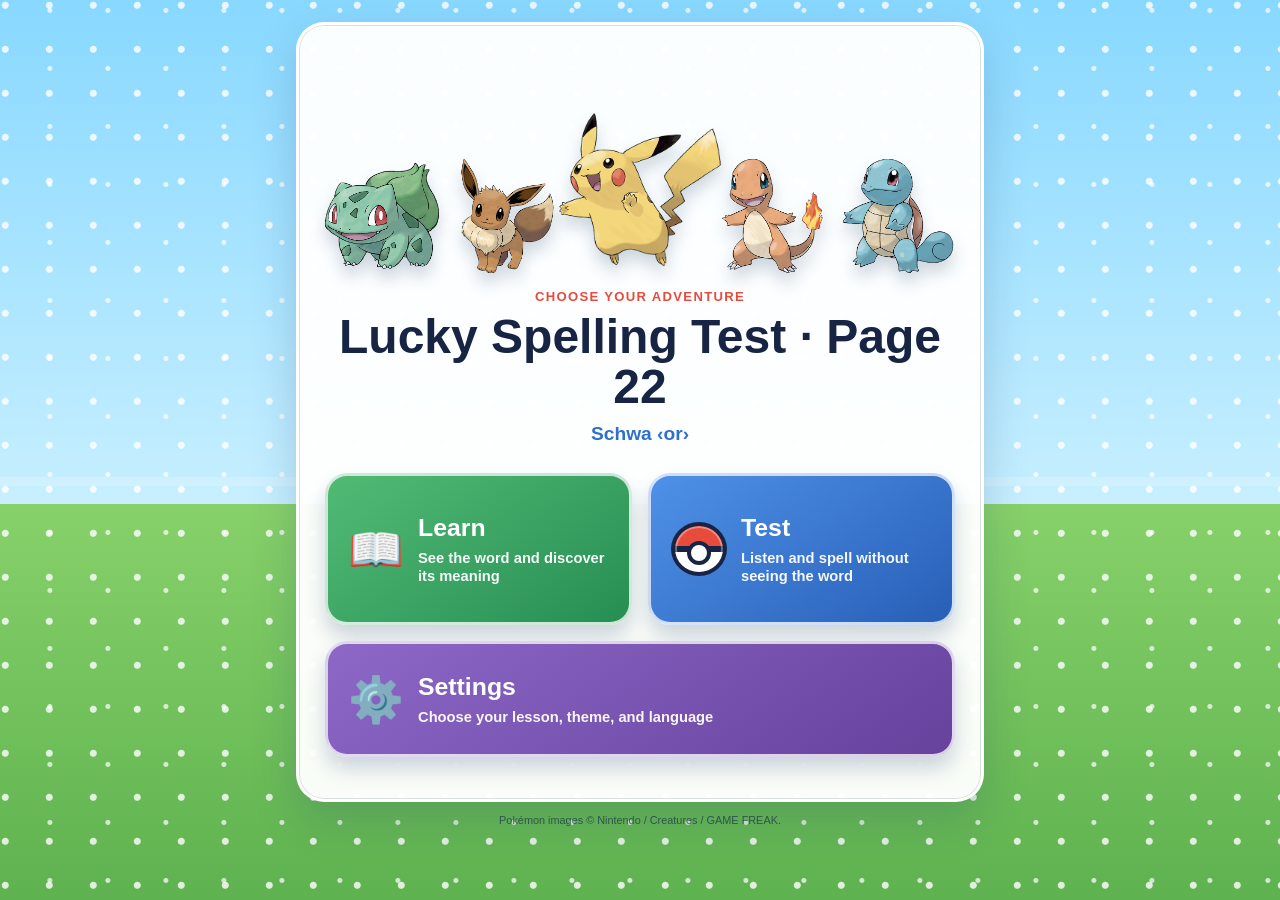
==== commit aaf4b28f: "Add spelling settings and local preview workflow" ====
--- a/docs/index.html
+++ b/docs/index.html
@@ -6,21 +6,22 @@
     <meta http-equiv="Cache-Control" content="no-store, no-cache, must-revalidate">
     <meta http-equiv="Pragma" content="no-cache">
     <title>Lucky Spelling Test</title>
-    <link rel="stylesheet" href="styles.css?v=pokemon-modes-20260718-1">
+    <link rel="stylesheet" href="styles.css?v=settings-20260719-1">
   </head>
   <body>
     <main class="app" aria-live="polite">
       <section id="intro-screen" class="screen intro-screen">
-        <div class="pokemon-lineup" aria-label="Pikachu, Eevee, Bulbasaur, Charmander, and Squirtle">
+        <div id="pokemon-lineup" class="pokemon-lineup" aria-label="Pikachu, Eevee, Bulbasaur, Charmander, and Squirtle">
           <img src="pokemon/bulbasaur.png?v=pokemon-modes-20260718-1" alt="Bulbasaur">
           <img src="pokemon/eevee.png?v=pokemon-modes-20260718-1" alt="Eevee">
           <img class="lineup-star" src="pokemon/pikachu.png?v=pokemon-modes-20260718-1" alt="Pikachu">
           <img src="pokemon/charmander.png?v=pokemon-modes-20260718-1" alt="Charmander">
           <img src="pokemon/squirtle.png?v=pokemon-modes-20260718-1" alt="Squirtle">
         </div>
+        <div id="collection-lineup" class="collection-lineup is-hidden" aria-hidden="true"></div>
 
         <header class="intro-header">
-          <p class="eyebrow">Choose your adventure</p>
+          <p id="intro-eyebrow" class="eyebrow">Choose your adventure</p>
           <h1 id="intro-title">Lucky Spelling</h1>
           <p id="intro-topic" class="intro-topic">Listen, learn, and spell</p>
         </header>
@@ -40,6 +41,40 @@
               <small>Listen and spell without seeing the word</small>
             </span>
           </button>
+          <button id="choose-settings" class="mode-card mode-settings" type="button">
+            <span class="mode-icon" aria-hidden="true">⚙️</span>
+            <span class="mode-copy">
+              <strong>Settings</strong>
+              <small>Choose your lesson, theme, and language</small>
+            </span>
+          </button>
+        </div>
+      </section>
+
+      <section id="settings-screen" class="screen settings-screen is-hidden">
+        <header class="settings-header">
+          <button id="close-settings" class="quiet-button" type="button">← Back</button>
+          <p id="settings-eyebrow" class="eyebrow">Make it yours</p>
+          <h1 id="settings-title">Settings</h1>
+          <p id="settings-description" class="settings-description">Pick how your spelling adventure looks and sounds.</p>
+        </header>
+
+        <div class="settings-groups">
+          <fieldset class="setting-group">
+            <legend id="lesson-legend">Choose lesson</legend>
+            <div id="lesson-options" class="choice-grid" aria-describedby="lesson-note"></div>
+            <p id="lesson-note" class="setting-note">The lesson resets to the current lesson when you open the app again.</p>
+          </fieldset>
+
+          <fieldset class="setting-group">
+            <legend id="theme-legend">Choose theme</legend>
+            <div id="theme-options" class="choice-grid theme-choices"></div>
+          </fieldset>
+
+          <fieldset class="setting-group">
+            <legend id="language-legend">Choose language</legend>
+            <div id="language-options" class="choice-grid language-choices"></div>
+          </fieldset>
         </div>
       </section>
 
@@ -55,6 +90,7 @@
             <h1 id="practice-heading">Learn the word</h1>
           </div>
           <img id="buddy-image" class="buddy-image" src="pokemon/pikachu.png?v=pokemon-modes-20260718-1" alt="Pikachu">
+          <div id="buddy-symbol" class="buddy-symbol is-hidden" aria-hidden="true"></div>
         </div>
 
         <div class="word-card">
@@ -62,7 +98,7 @@
           <p id="word" class="word"></p>
           <button id="repeat" class="listen-button" type="button">
             <span aria-hidden="true">🔊</span>
-            <span>Hear the word</span>
+            <span id="repeat-label">Hear the word</span>
           </button>
         </div>
 
@@ -76,9 +112,10 @@
       </section>
 
       <section id="finish-screen" class="screen finish-screen is-hidden">
-        <img class="finish-pokemon" src="pokemon/jigglypuff.png?v=pokemon-modes-20260718-1" alt="Jigglypuff">
-        <p class="eyebrow">Adventure complete</p>
-        <h1>Great job, Lucky!</h1>
+        <img id="finish-pokemon" class="finish-pokemon" src="pokemon/jigglypuff.png?v=pokemon-modes-20260718-1" alt="Jigglypuff">
+        <div id="finish-symbol" class="finish-symbol is-hidden" aria-hidden="true"></div>
+        <p id="finish-eyebrow" class="eyebrow">Adventure complete</p>
+        <h1 id="finish-heading">Great job, Lucky!</h1>
         <p id="finish-message" class="finish-message">You finished all the words.</p>
         <ol id="word-list" class="word-list"></ol>
         <div class="finish-actions">
@@ -90,7 +127,7 @@
       <dialog id="learn-dialog" class="learn-dialog" aria-labelledby="learn-word">
         <div class="learn-card">
           <button id="close-learn" class="close-learn" type="button" aria-label="Close meaning card">×</button>
-          <p class="eyebrow">Word meaning</p>
+          <p id="meaning-eyebrow" class="eyebrow">Word meaning</p>
           <h2 id="learn-word"></h2>
           <img id="learn-image" class="learn-image" alt="">
           <p id="learn-definition" class="learn-definition"></p>
@@ -100,7 +137,7 @@
       </dialog>
     </main>
 
-    <footer class="legal-note">Pokémon images © Nintendo / Creatures / GAME FREAK.</footer>
-    <script src="app.js?v=pokemon-modes-20260718-1"></script>
+    <footer id="legal-note" class="legal-note">Pokémon images © Nintendo / Creatures / GAME FREAK.</footer>
+    <script src="app.js?v=settings-20260719-1"></script>
   </body>
 </html>
--- a/docs/styles.css
+++ b/docs/styles.css
@@ -37,6 +37,30 @@
   background: linear-gradient(180deg, transparent 0 53%, rgba(255, 255, 255, 0.2) 53% 54%, transparent 54%);
 }
 
+body[data-theme="space"] {
+  background:
+    radial-gradient(circle at 14% 16%, #fff 0 2px, transparent 3px),
+    radial-gradient(circle at 78% 28%, #ffe66d 0 2px, transparent 3px),
+    linear-gradient(155deg, #111b4c 0%, #303582 50%, #7958a8 100%);
+  background-size: 54px 54px, 72px 72px, auto;
+}
+
+body[data-theme="magic"] {
+  background:
+    radial-gradient(circle at 18% 18%, rgba(255, 241, 163, 0.9) 0 3px, transparent 4px),
+    radial-gradient(circle at 82% 22%, rgba(255, 255, 255, 0.75) 0 2px, transparent 3px),
+    linear-gradient(150deg, #503590 0%, #8852a8 52%, #d874a8 100%);
+  background-size: 64px 64px, 48px 48px, auto;
+}
+
+body[data-theme="ocean"] {
+  background:
+    radial-gradient(circle at 18% 18%, rgba(255, 255, 255, 0.65) 0 4px, transparent 5px),
+    radial-gradient(circle at 80% 34%, rgba(182, 246, 255, 0.7) 0 3px, transparent 4px),
+    linear-gradient(180deg, #63d4ef 0%, #1a9fcb 48%, #086ba4 100%);
+  background-size: 72px 72px, 52px 52px, auto;
+}
+
 .app {
   position: relative;
   z-index: 1;
@@ -90,6 +114,45 @@
   max-height: 220px;
   margin-inline: -3%;
   z-index: 1;
+}
+
+.collection-lineup {
+  display: flex;
+  height: 224px;
+  align-items: center;
+  justify-content: center;
+  gap: clamp(5px, 2vw, 14px);
+  margin: -12px -16px 10px;
+}
+
+.collection-lineup span {
+  display: grid;
+  width: clamp(58px, 16vw, 102px);
+  aspect-ratio: 1;
+  place-items: center;
+  border: 3px solid rgba(255, 255, 255, 0.9);
+  border-radius: 50%;
+  background: linear-gradient(145deg, rgba(255, 255, 255, 0.98), rgba(235, 244, 255, 0.88));
+  box-shadow: 0 12px 18px rgba(20, 39, 92, 0.2);
+  font-size: clamp(2rem, 8vw, 4rem);
+  transform: rotate(-5deg);
+}
+
+.collection-lineup span:nth-child(even) {
+  transform: translateY(18px) rotate(5deg);
+}
+
+.collection-lineup span:nth-child(3) {
+  width: clamp(72px, 20vw, 126px);
+  transform: translateY(-8px);
+}
+
+.collection-lineup.is-hidden,
+.buddy-image.is-hidden,
+.buddy-symbol.is-hidden,
+.finish-pokemon.is-hidden,
+.finish-symbol.is-hidden {
+  display: none;
 }
 
 .intro-header {
@@ -173,6 +236,12 @@
   background: linear-gradient(145deg, #4f91e8, #285fb7);
 }
 
+.mode-settings {
+  grid-column: 1 / -1;
+  min-height: 116px;
+  background: linear-gradient(145deg, #8d68c7, #66429d);
+}
+
 .mode-icon {
   flex: 0 0 56px;
   font-size: 2.8rem;
@@ -216,6 +285,98 @@
   opacity: 0.95;
 }
 
+.settings-screen {
+  min-height: min(780px, calc(100vh - 54px));
+}
+
+.settings-header {
+  text-align: center;
+}
+
+.settings-header .quiet-button {
+  display: block;
+  margin-bottom: 22px;
+}
+
+.settings-description {
+  max-width: 520px;
+  margin: 12px auto 0;
+  color: var(--muted);
+  font-size: 1.05rem;
+  font-weight: 700;
+  line-height: 1.45;
+}
+
+.settings-groups {
+  display: grid;
+  gap: 18px;
+  margin-top: 26px;
+}
+
+.setting-group {
+  min-width: 0;
+  margin: 0;
+  padding: 18px;
+  border: 2px solid #dce8f6;
+  border-radius: 20px;
+  background: #f8fbff;
+}
+
+.setting-group legend {
+  padding: 0 8px;
+  color: var(--ink);
+  font-size: 1.1rem;
+  font-weight: 900;
+}
+
+.choice-grid {
+  display: grid;
+  grid-template-columns: repeat(2, minmax(0, 1fr));
+  gap: 10px;
+}
+
+.choice-card {
+  display: flex;
+  min-height: 66px;
+  align-items: center;
+  gap: 10px;
+  padding: 12px 14px;
+  border: 2px solid #d8e3f1;
+  border-radius: 15px;
+  color: var(--ink);
+  background: #fff;
+  text-align: left;
+  font-size: 0.95rem;
+  font-weight: 900;
+  box-shadow: 0 5px 10px rgba(24, 57, 103, 0.08);
+}
+
+.choice-card[aria-pressed="true"] {
+  border-color: var(--blue);
+  background: #eaf3ff;
+  box-shadow: 0 0 0 2px rgba(47, 111, 206, 0.14), 0 6px 12px rgba(24, 57, 103, 0.1);
+}
+
+.choice-card[aria-pressed="true"]::after {
+  content: "✓";
+  margin-left: auto;
+  color: var(--blue);
+  font-size: 1.2rem;
+}
+
+.choice-symbol {
+  flex: 0 0 auto;
+  font-size: 1.65rem;
+}
+
+.setting-note {
+  margin: 10px 2px 0;
+  color: var(--muted);
+  font-size: 0.82rem;
+  font-weight: 700;
+  line-height: 1.4;
+}
+
 .practice-header {
   display: flex;
   align-items: center;
@@ -256,6 +417,18 @@
   height: 150px;
   object-fit: contain;
   filter: drop-shadow(0 9px 7px rgba(20, 53, 92, 0.2));
+}
+
+.buddy-symbol {
+  display: grid;
+  width: 150px;
+  height: 150px;
+  flex: 0 0 150px;
+  place-items: center;
+  border-radius: 50%;
+  background: linear-gradient(145deg, #fff, #eaf3ff);
+  box-shadow: 0 12px 18px rgba(20, 53, 92, 0.16);
+  font-size: 5rem;
 }
 
 .word-card {
@@ -366,6 +539,14 @@
   width: min(58%, 280px);
   max-height: 260px;
   object-fit: contain;
+  filter: drop-shadow(0 12px 8px rgba(20, 53, 92, 0.18));
+}
+
+.finish-symbol {
+  display: grid;
+  min-height: 210px;
+  place-items: center;
+  font-size: clamp(5rem, 18vw, 8rem);
   filter: drop-shadow(0 12px 8px rgba(20, 53, 92, 0.18));
 }
 
@@ -511,6 +692,10 @@
     max-height: 170px;
   }
 
+  .collection-lineup {
+    height: 176px;
+  }
+
   .mode-grid {
     grid-template-columns: 1fr;
     gap: 12px;
@@ -522,6 +707,33 @@
     padding: 14px 18px;
   }
 
+  .mode-settings {
+    grid-column: auto;
+  }
+
+  .choice-grid,
+  .theme-choices {
+    grid-template-columns: 1fr;
+  }
+
+  .language-choices {
+    grid-template-columns: repeat(3, minmax(0, 1fr));
+  }
+
+  .language-choices .choice-card {
+    min-height: 82px;
+    flex-direction: column;
+    justify-content: center;
+    gap: 4px;
+    padding: 8px 4px;
+    text-align: center;
+    font-size: 0.78rem;
+  }
+
+  .language-choices .choice-card[aria-pressed="true"]::after {
+    display: none;
+  }
+
   .practice-title {
     min-height: 128px;
     padding-left: 4px;
@@ -530,6 +742,13 @@
   .buddy-image {
     width: 122px;
     height: 120px;
+  }
+
+  .buddy-symbol {
+    width: 110px;
+    height: 110px;
+    flex-basis: 110px;
+    font-size: 3.9rem;
   }
 
   .word-card {
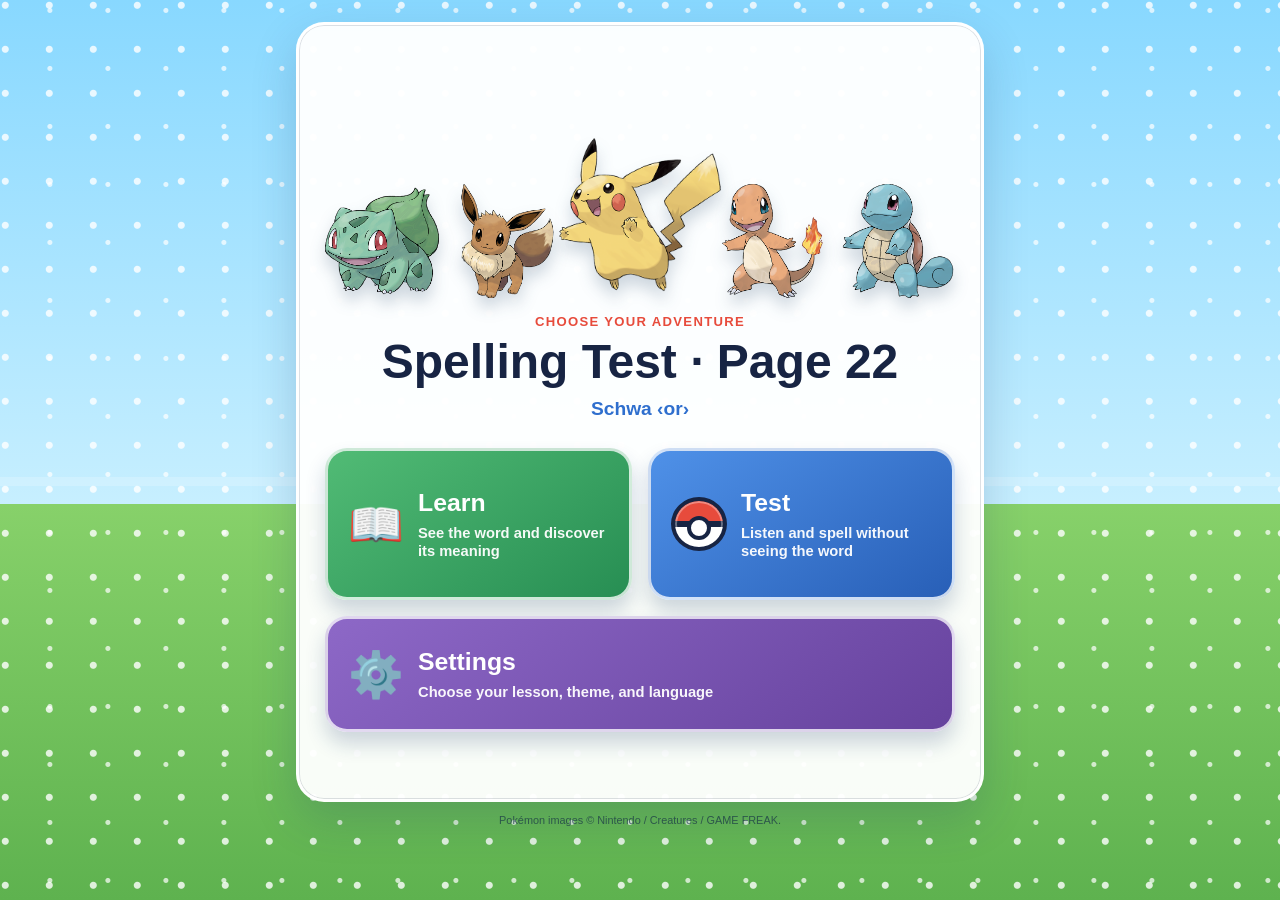
==== commit 5c3661b9: "Remove personal branding from spelling app" ====
--- a/docs/index.html
+++ b/docs/index.html
@@ -5,8 +5,8 @@
     <meta name="viewport" content="width=device-width, initial-scale=1">
     <meta http-equiv="Cache-Control" content="no-store, no-cache, must-revalidate">
     <meta http-equiv="Pragma" content="no-cache">
-    <title>Lucky Spelling Test</title>
-    <link rel="stylesheet" href="styles.css?v=settings-20260719-1">
+    <title>Spelling Test</title>
+    <link rel="stylesheet" href="styles.css?v=sharing-20260719-1">
   </head>
   <body>
     <main class="app" aria-live="polite">
@@ -22,7 +22,7 @@
 
         <header class="intro-header">
           <p id="intro-eyebrow" class="eyebrow">Choose your adventure</p>
-          <h1 id="intro-title">Lucky Spelling</h1>
+          <h1 id="intro-title">Spelling Test</h1>
           <p id="intro-topic" class="intro-topic">Listen, learn, and spell</p>
         </header>
 
@@ -115,7 +115,7 @@
         <img id="finish-pokemon" class="finish-pokemon" src="pokemon/jigglypuff.png?v=pokemon-modes-20260718-1" alt="Jigglypuff">
         <div id="finish-symbol" class="finish-symbol is-hidden" aria-hidden="true"></div>
         <p id="finish-eyebrow" class="eyebrow">Adventure complete</p>
-        <h1 id="finish-heading">Great job, Lucky!</h1>
+        <h1 id="finish-heading">Great job!</h1>
         <p id="finish-message" class="finish-message">You finished all the words.</p>
         <ol id="word-list" class="word-list"></ol>
         <div class="finish-actions">
@@ -138,6 +138,6 @@
     </main>
 
     <footer id="legal-note" class="legal-note">Pokémon images © Nintendo / Creatures / GAME FREAK.</footer>
-    <script src="app.js?v=settings-20260719-1"></script>
+    <script src="app.js?v=sharing-20260719-1"></script>
   </body>
 </html>
--- a/docs/styles.css
+++ b/docs/styles.css
@@ -147,6 +147,7 @@
   transform: translateY(-8px);
 }
 
+.pokemon-lineup.is-hidden,
 .collection-lineup.is-hidden,
 .buddy-image.is-hidden,
 .buddy-symbol.is-hidden,
